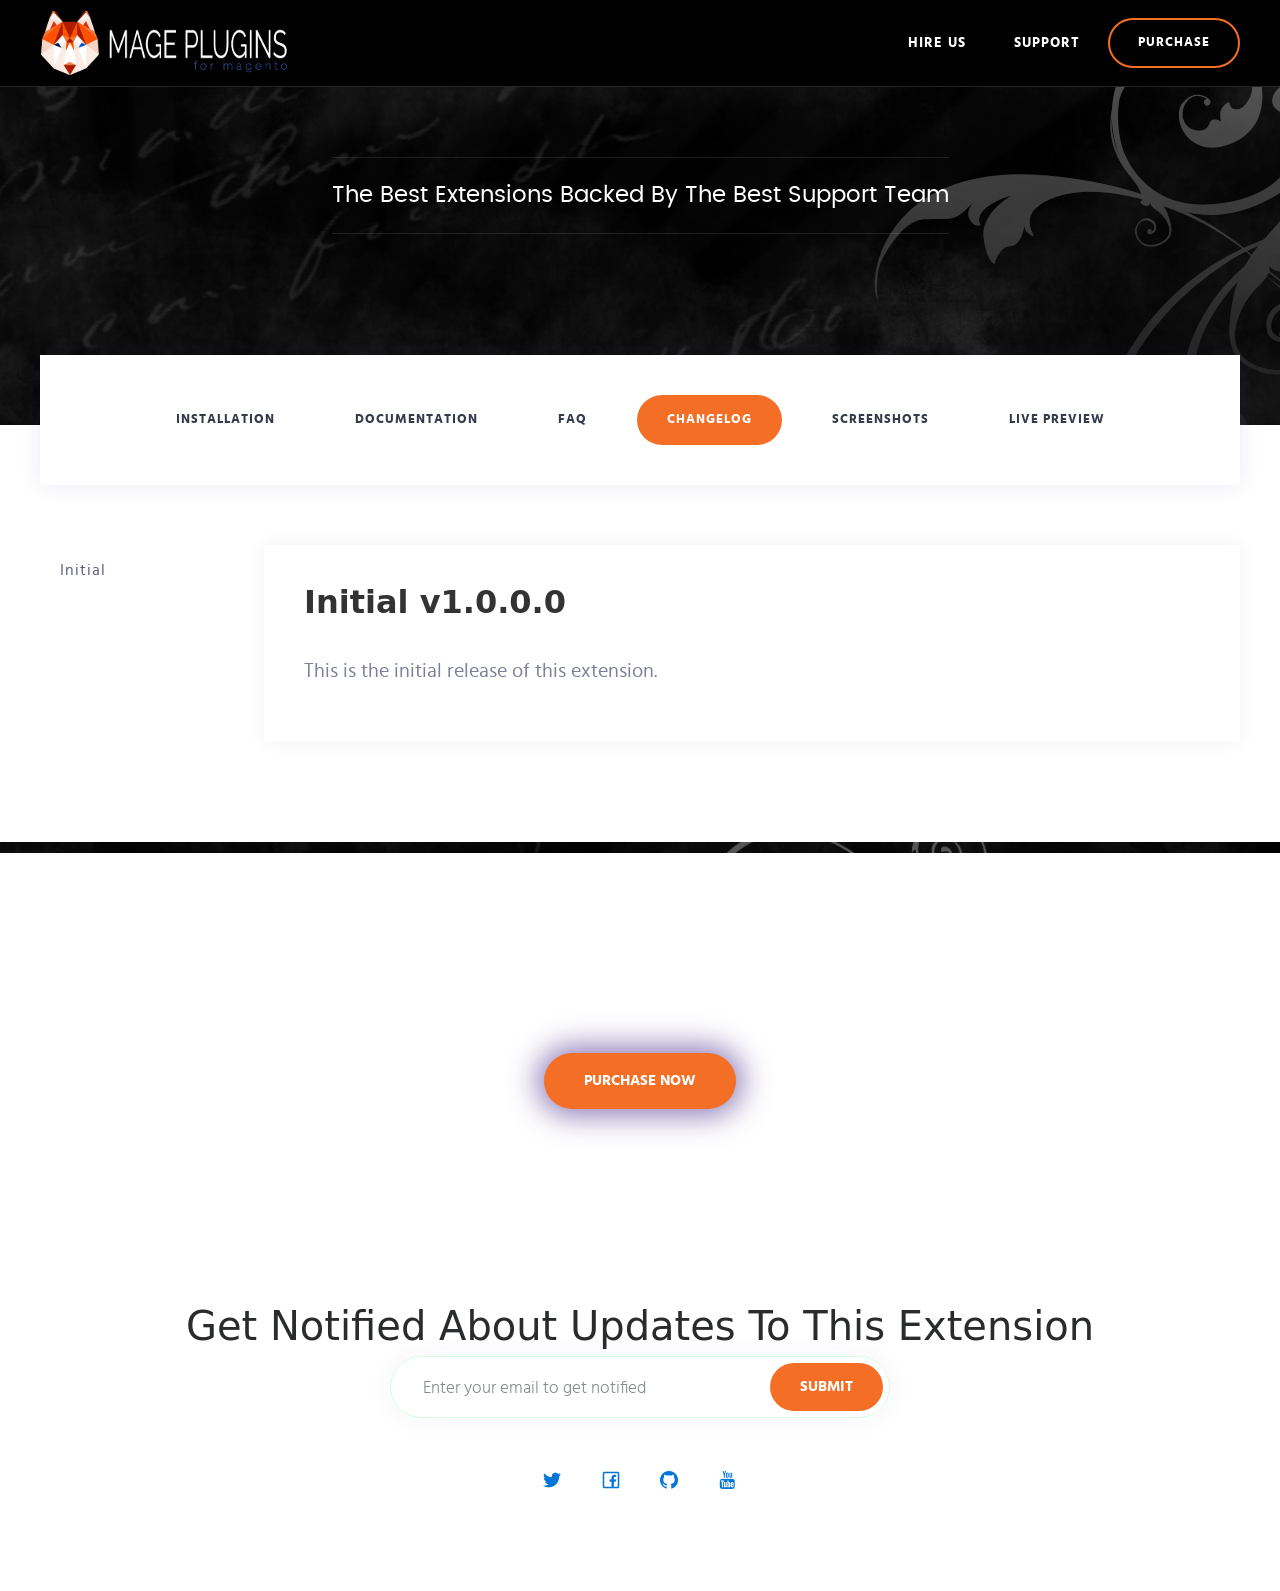
==== docs/changelog.html @ dd8b1a7d "docs" ====
<!DOCTYPE html>
<html lang="en">

<head>
    <meta charset="utf-8">
    <meta http-equiv="X-UA-Compatible" content="IE=edge">
    <meta name="viewport" content="width=device-width, initial-scale=1.0, maximum-scale=1.0, user-scalable=no">
    <meta name="description" content="Mage Plugins - #1 Selling Premium Magento Extensions of All Time. Built for Magento. Trusted By Tens of Thousands of Users."/>
    <link rel="canonical" href="http://mageplugins.net/"/>
    
    <title>M1 Admin Offline Payments Documentation - Mage Plugins</title>
    
    <!-- Bootstrap Core CSS -->
    <link href="css/bootstrap.min.css" rel="stylesheet">
    
    <!-- Custom CSS -->
    <link href="css/landing-page.css" rel="stylesheet">
    <link href="css/railscasts.css" rel="stylesheet">
    <link rel="stylesheet" href="css/fixedsticky.css">
    <link rel="stylesheet" href="css/lity.css">
    <link rel="stylesheet" href="css/line-awesome.min.css">
    
    <!-- Custom Fonts -->
    <link href="font-awesome/css/font-awesome.min.css" rel="stylesheet"
        type="text/css">
    <link
        href="https://fonts.googleapis.com/css?family=Lato:300,400,700,300italic,400italic,700italic"
        rel="stylesheet" type="text/css">
    
    <!-- HTML5 Shim and Respond.js IE8 support of HTML5 elements and media queries -->
    <!-- WARNING: Respond.js doesn't work if you view the page via file:// -->
    <!--[if lt IE 9]>
        <script src="https://oss.maxcdn.com/libs/html5shiv/3.7.0/html5shiv.js"></script>
        <script src="https://oss.maxcdn.com/libs/respond.js/1.4.2/respond.min.js"></script>
    <![endif]-->
    
    <meta property="og:locale" content="en_US"/>
    <meta property="og:type" content="website"/>
    <meta property="og:title" content="Premium Magento Extensions from Mage Plugins"/>
    <meta property="og:description" content="Mage Plugins - #1 Selling Premium Magento Extensions of All Time. Built for Magento. Trusted By Tens of Thousands of Users."/>
    <meta property="og:url" content="http://mageplugins.net/"/>
    <meta property="og:site_name" content="MagePlugins"/>
    <meta property="article:publisher" content="https://www.facebook.com/mageplugins"/>
    <meta name="twitter:card" content="summary_large_image"/>
    <meta name="twitter:description" content="Mage Plugins - #1 Selling Premium Magento Extensions of All Time. Built for Magento. Trusted By Tens of Thousands of Users."/>
    <meta name="twitter:title" content="Premium Magento Extensions"/>
    <meta name="twitter:domain" content="mageplugins"/>

    <link rel="shortcut icon" href="favicon.ico"/>

</head>

<body data-spy="scroll" data-target="#sidebarScroll" data-offset="20">

<div class="wrapper"><!-- wrapper -->

    <section class="section section--header"><!-- section -->

        <header><!-- header -->
            <div class="content">
                <div class="header__handler">
                    <div class="sidebar">
                            <span class="hamburger">
                                <svg xmlns="http://www.w3.org/2000/svg" xmlns:xlink="http://www.w3.org/1999/xlink" version="1.1" viewBox="0 0 129 129" enable-background="new 0 0 129 129" width="40px" height="40px">
                                    <g>
                                        <path d="m91.4,33.5h-53.8c-2.3,0-4.1,1.8-4.1,4.1 0,2.3 1.8,4.1 4.1,4.1h53.9c2.3,0 4.1-1.8 4.1-4.1-0.1-2.3-1.9-4.1-4.2-4.1z" fill="#FFFFFF"/>
                                        <path d="m91.4,87.4h-53.8c-2.3,0-4.1,1.8-4.1,4.1 0,2.3 1.8,4.1 4.1,4.1h53.9c2.3,0 4.1-1.8 4.1-4.1-0.1-2.3-1.9-4.1-4.2-4.1z" fill="#FFFFFF"/>
                                        <path d="m91.4,60.4h-53.8c-2.3,0-4.1,1.8-4.1,4.1 0,2.3 1.8,4.1 4.1,4.1h53.9c2.3,0 4.1-1.8 4.1-4.1-0.1-2.3-1.9-4.1-4.2-4.1z" fill="#FFFFFF"/>
                                    </g>
                                </svg>
                            </span>
                        <ul class="sidebar__menu">
                            <li class="sidebar__menu__item"><a href="index.html#sec2">Installation</a></li>
                            <li class="sidebar__menu__item "><a href="index.html">Documentation</a></li>
                            <li class="sidebar__menu__item"><a href="faq.html">FAQ</a></li>
                            <li class="sidebar__menu__item active"><a href="changelog.html">Changelog</a></li>
                            <li class="sidebar__menu__item "><a href="screenshots.html">Screenshots</a></li>
                            <li class="sidebar__menu__item "><a href="http://mageplugins.net/livepreview/offline-payment" target="_blank">Live Preview</a></li>
                        </ul>
                    </div>
                    <a href="index.html" class="metronic__logo"><img src="img//white-husky-logo-250px.png" alt="MagePlugins"></a>
                </div>
                <div class="header__references">
                    <a href="http://mageplugins.net/hireus/" class="header__references_support" target="_blank">Hire Us</a>
                                        &nbsp;&nbsp;&nbsp;&nbsp;&nbsp;&nbsp;&nbsp;&nbsp;&nbsp;&nbsp;
                    <a href="http://mageplugins.net/support/" class="header__references_support" target="_blank">Support</a>
                    <a href="http://mageplugins.net/admin-offline-payments.html?options=cart" class="header__references_purchase" target="_blank">Purchase</a>
                </div>
            </div>
        </header><!-- header END -->

        <div class="content"><!-- content -->

            <div class="intro"><!-- intro -->
                <img src="img/71fcdcac6e20dc608b39512fb1ca6290.jpg" alt="MagePlugins">
                <h2 class="intro__title">The Best Extensions Backed By The Best Support Team</h2>
<!--                 <a href="www.youtube.com/watch?v=VIbMn0QHBlw" class="intro__video" data-lity> -->
<!--                     <span>Watch Video</span> -->
<!--                     <i class="glyph-icon flaticon-visible"></i> -->
<!--                 </a> -->
            </div><!-- intro END -->

            <div class="main__menu_wrap"><!-- main__menu_wrap -->
                <ul class="main__menu">
                    <li class="main__menu__item "><a href="index.html#sec2">Installation</a></li>
                    <li class="main__menu__item "><a href="index.html">Documentation</a></li>
                    <li class="main__menu__item "><a href="faq.html">FAQ</a></li>
                    <li class="main__menu__item active"><a href="changelog.html">Changelog</a></li>
                    <li class="main__menu__item"><a href="screenshots.html">Screenshots</a></li>
                    <li class="main__menu__item"><a href="http://mageplugins.net/livepreview/offline-payment" target="_blank">Live Preview</a></li>
                </ul>
            </div><!-- main__menu_wrap END -->

        </div><!-- content END -->
    </section><!-- section END -->

    <section class="section section--white section--padding"><!-- section -->
        <div class="content">

            <div class="contents"><!-- contents -->

                <div class="contents__sidebar contents__sidebar--mn sidebar-hide" id="sidebarScroll">
                    <!-- contents__sidebar    fixedsticky-->
                    <ul class="contents__sidebar_list_inset">
                        <li><a href="#sec1" class="nav-link active">Initial</a></li>
                    </ul>
                </div><!-- contents__sidebar END -->

                <div class="contents__box contents__box--right"><!-- contents__box -->

                    <div id="sec1" class="section">
                        <h2 class="section-head">Initial v1.0.0.0</h2>
                        <div class="section-content">
                            <p class="lead">
                                This is the initial release of this extension.
                            </p>
                        </div>
                    </div>
                    
                    
                    
                </div><!-- contents__box END -->
            </div><!-- contents END -->
        </div>
    </section><!-- section END -->

    <section class="section section--bg"><!-- section -->
        <div class="content">
            <h2 class="title text-center">The Best Extensions Backed By The Best Support Team</h2>
            <div class="text-center">
                <a href="http://mageplugins.net/admin-offline-payments.html?options=cart" target="_blank" class="button">PURCHASE NOW</a>
            </div>
        </div>
    </section><!-- section END -->

    <footer>
        <h1>Get Notified About Updates To This Extension</h1>
        <form action="https://merchantprotocol.us5.list-manage.com/subscribe/post?u=9c64de007f8b8855ae7561577&amp;id=6be92e6cc4" method="post" id="mc-embedded-subscribe-form" name="mc-embedded-subscribe-form" class="validate" target="_blank" novalidate>
            <div class="subscribe">
                <input type="email" name="EMAIL" placeholder="Enter your email to get notified">
                <button type="submit" name="subscribe">Submit</button>
            </div>
        </form>

        <div class="socials">
            <a href="http://twitter.com/keenthemes" target="_blank"><i class="la la-twitter"></i></a>
            <a href="http://facebook.com/keenthemes" target="_blank"><i class="la la-facebook"></i></a>
            <a href="https://dribbble.com/keenthemes" target="_blank"><i class="la la-github"></i></a>
            <a href="https://dribbble.com/keenthemes" target="_blank"><i class="la la-youtube"></i></a>
        </div>
    </footer>

</div><!-- wrapper END -->

<div class="cover-layout"></div>



<!-- jQuery -->
<script src="js/jquery.js"></script>

<!-- Bootstrap Core JavaScript -->
<script src="js/bootstrap.min.js"></script>
<script src="js/fixedfixed.js"></script>
<script src="js/fixedsticky.js"></script>
<script src="js/lity.min.js"></script>
<script src="js/tether.min.js"></script>


<!-- Code Highlight -->
<script src="js/highlight.js"></script>
<script src="js/highlight.pack.js"></script>
<script>hljs.initHighlightingOnLoad();</script>

<script src="js/custom.js"></script>
<script>
    // Bind as an event handler
    jQuery(document).ready(function () {
    	jQuery(".intro__video").on('click', '[data-lightbox]', lity);
    });
</script>

<script>
jQuery('.contents__sidebar').fixedsticky();
</script>


</body>
</html>
---- docs/css/landing-page.css ----
/* FONTS variables */
/* path */
/* fonts */
/* colors */
@font-face {
  font-family: 'poppinsmedium';
  src: url("../fonts/poppins-medium-webfont.woff2") format("woff2"), url("../fonts/poppins-medium-webfont.woff") format("woff");
  font-weight: normal;
  font-style: normal; }

@font-face {
  font-family: 'poppinsregular';
  src: url("../fonts/poppins-regular-webfont.woff2") format("woff2"), url("../fonts/poppins-regular-webfont.woff") format("woff");
  font-weight: normal;
  font-style: normal; }

@font-face {
  font-family: 'hindmedium';
  src: url("../fonts/hind-medium-webfont.woff2") format("woff2"), url("../fonts/hind-medium-webfont.woff") format("woff");
  font-weight: normal;
  font-style: normal; }

@font-face {
  font-family: 'hindregular';
  src: url("../fonts/hind-regular-webfont.woff2") format("woff2"), url("../fonts/hind-regular-webfont.woff") format("woff");
  font-weight: normal;
  font-style: normal; }

@font-face {
  font-family: 'hindsemibold';
  src: url("../fonts/hind-semibold-webfont.woff2") format("woff2"), url("../fonts/hind-semibold-webfont.woff") format("woff");
  font-weight: normal;
  font-style: normal; }

@font-face {
  font-family: 'hindbold';
  src: url("../fonts/hind-bold-webfont.woff2") format("woff2"), url("../fonts/hind-bold-webfont.woff") format("woff");
  font-weight: normal;
  font-style: normal; }

@font-face {
  font-family: 'hindlight';
  src: url("../fonts/hind-light-webfont.woff2") format("woff2"), url("../fonts/hind-light-webfont.woff") format("woff");
  font-weight: normal;
  font-style: normal; }

/* FONTS variables */
/* path */
/* fonts */
/* colors */
* {
  -webkit-box-sizing: border-box;
  box-sizing: border-box;
  -webkit-transition: all 0.2s ease;
  transition: all 0.2s ease; }
  *:focus {
    outline: none !important; }

html, body {
  margin: 0; }

body {
  position: relative;
  font-size: 15px; }

.cover-layout {
  visibility: hidden;
  opacity: 0;
  position: fixed;
  top: 0;
  left: 0;
  z-index: 90;
  content: "";
  width: 100%;
  height: 100%;
  background-color: rgba(0, 0, 0, 0.6); }

.pt60 {
  padding-top: 60px; }

.bg-gray {
  background-color: #faf9fb; }

.p30 {
  padding: 30px; }

/* section */
.section {
  width: 100%; }

.section--header {
  position: relative;
  padding-bottom: 150px;
  background-attachment: fixed; }

.section--white {
  background-color: #fff; }

.section--bg {
  padding: 100px 0;
  background: url("../img/71fcdcac6e20dc608b39512fb1ca6290.jpg") no-repeat center;
  background-attachment: fixed; 
      background-size: 100%;}

.section--lightGray {
  background-color: #f9f9fc; }

.section--padding {
  padding-top: 60px;
  padding-bottom: 100px; }

/* content */
.content {
  margin: 0 auto;
  width: 1200px; }

.header__handler {
  display: -webkit-inline-box;
  display: -webkit-inline-flex;
  display: -ms-inline-flexbox;
  display: inline-flex;
  -webkit-box-align: center;
  -webkit-align-items: center;
      -ms-flex-align: center;
          align-items: center; }

/* HEADER */
HEADER {
  width: 100%;
  height: 87px;
  background-color: #000000;
  border-bottom: 1px solid #252525; }
  HEADER > DIV {
    display: -webkit-box;
    display: -webkit-flex;
    display: -ms-flexbox;
    display: flex;
    -webkit-box-align: center;
    -webkit-align-items: center;
        -ms-flex-align: center;
            align-items: center;
    -webkit-box-pack: justify;
    -webkit-justify-content: space-between;
        -ms-flex-pack: justify;
            justify-content: space-between;
    height: 100%; }

/* sidebar */
.sidebar {
  display: none;
  position: relative; }

.hamburger {
  cursor: pointer; }
  .hamburger SVG {
    vertical-align: middle; }

/* sidebar__menu */
.sidebar__menu {
  position: fixed;
  top: 0;
  left: -200px;
  z-index: 100;
  width: 200px;
  background-color: #fff;
  list-style-type: none;
  padding: 20px 0 0 0;
  margin: 0;
  height: 100%; }
  .sidebar__menu.active {
    left: 0; }

.sidebar__menu__item A {
  display: block;
  padding: 0 30px;
  font-size: 14px;
  font-family: "hindbold";
  color: #333a49;
  line-height: 50px;
  text-transform: uppercase;
  letter-spacing: 1px;
  text-decoration: none; }
  .sidebar__menu__item A:hover {
    color: #f46f25; }

/* header__references */
.header__references {
  display: -webkit-box;
  display: -webkit-flex;
  display: -ms-flexbox;
  display: flex;
  -webkit-box-align: center;
  -webkit-align-items: center;
      -ms-flex-align: center;
          align-items: center;
  -webkit-box-pack: end;
  -webkit-justify-content: flex-end;
      -ms-flex-pack: end;
          justify-content: flex-end; }

.header__references_support {
  position: relative;
  font-size: 14px;
  font-family: "hindbold";
  text-transform: uppercase;
  color: #fff;
  text-decoration: none;
  letter-spacing: 1px; }
  .header__references_support:active, .header__references_support:focus, .header__references_support:hover {
    text-decoration: none;
    color: #fff !important; }
    .header__references_support:active::after, .header__references_support:focus::after, .header__references_support:hover::after {
      position: absolute;
      bottom: -8px;
      left: 0;
      z-index: 2;
      content: "";
      width: 100%;
      height: 1px;
      background-color: rgba(255, 255, 255, 0.2); }

.header__references_purchase {
  margin-left: 28px;
  padding: 0 28px;
  font-size: 13px;
  line-height: 46px;
  font-family: "hindbold";
  text-transform: uppercase;
  border: 2px solid #f46f25;
  color: #fff;
  -webkit-border-radius: 50px;
  border-radius: 50px;
  text-decoration: none;
  letter-spacing: 1px; }
  .header__references_purchase:active, .header__references_purchase:focus, .header__references_purchase:hover {
    text-decoration: none;
    color: #fff !important;
    background-color: #f46f25; }

/* intro */
.intro {
  display: -webkit-box;
  display: -webkit-flex;
  display: -ms-flexbox;
  display: flex;
  -webkit-box-orient: vertical;
  -webkit-box-direction: normal;
  -webkit-flex-direction: column;
      -ms-flex-direction: column;
          flex-direction: column;
  -webkit-box-align: center;
  -webkit-align-items: center;
      -ms-flex-align: center;
          align-items: center;
  -webkit-box-pack: center;
  -webkit-justify-content: center;
      -ms-flex-pack: center;
          justify-content: center;
  padding-top: 70px; }
  .intro IMG {
    margin-bottom: 37px;position:absolute;z-index:-10;min-width: 100%; }

/* intro__title */
.intro__title {
  margin: 0 0 41px;
  padding: 20px 0;
  font-size: 23px;
  line-height: 35px;
  font-family: "poppinsregular";
  font-weight: 400;
  color: #fff;
  border-top: 1px solid rgba(255, 255, 255, 0.1);
  border-bottom: 1px solid rgba(255, 255, 255, 0.11);
  text-align: center; }

.intro__video {
  display: -webkit-inline-box;
  display: -webkit-inline-flex;
  display: -ms-inline-flexbox;
  display: inline-flex;
  -webkit-box-align: center;
  -webkit-align-items: center;
      -ms-flex-align: center;
          align-items: center;
  -webkit-box-pack: center;
  -webkit-justify-content: center;
      -ms-flex-pack: center;
          justify-content: center;
  padding: 0 30px;
  font-size: 15px;
  height: 56px;
  font-family: "hindbold";
  text-transform: uppercase;
  border: 2px solid #f46f25;
  color: #fff;
  -webkit-border-radius: 50px;
  border-radius: 50px;
  text-decoration: none;
  letter-spacing: 1px; }
  .intro__video I {
    margin-left: 8px;
    font-size: 20px;
    line-height: 0; }
  .intro__video:hover {
    text-decoration: none;
    color: #fff;
    background-color: #f46f25; }
  .intro__video:active {
    text-decoration: none;
    color: #fff; }
  .intro__video:focus {
    text-decoration: none;
    color: #fff; }

/* main__menu_wrap */
.main__menu_wrap {
  position: absolute;
  bottom: -60px;
  left: 50%;
  width: 1200px;
  height: 130px;
  background-color: #fff;
  transform: translateX(-50%);
  -webkit-transform: translateX(-50%);
  -ms-transform: translateX(-50%);
  -o-transform: translateX(-50%);
  -moz-transform: translateX(-50%);
  -webkit-box-shadow: 0 0 20px 0 rgba(62, 28, 131, 0.1);
  -o-box-shadow: 0 0 20px 0 rgba(62, 28, 131, 0.1);
  box-shadow: 0 0 20px 0 rgba(62, 28, 131, 0.1); }

/* main__menu */
.main__menu {
  display: -webkit-box;
  display: -webkit-flex;
  display: -ms-flexbox;
  display: flex;
  -webkit-box-align: center;
  -webkit-align-items: center;
      -ms-flex-align: center;
          align-items: center;
  -webkit-box-pack: center;
  -webkit-justify-content: center;
      -ms-flex-pack: center;
          justify-content: center;
  padding: 0;
  margin: 0;
  height: 100%; }

.main__menu__item {
  list-style-type: none;
  margin-left: 10px;
  margin-right: 10px; }
  .main__menu__item.active A {
    background-color: #f46f25;
    color: #fff;
    -webkit-border-radius: 50px;
    border-radius: 50px; }
    .main__menu__item.active A:hover {
      background-color: #f46f25;
      color: #fff;
      cursor: default; }
  .main__menu__item A {
    display: block;
    padding: 0 30px;
    font-size: 13px;
    font-family: "hindbold";
    color: #333a49;
    line-height: 50px;
    text-transform: uppercase;
    letter-spacing: 1px;
    text-decoration: none; }
    .main__menu__item A:hover {
      background-color: #fdfaf9;
      color: #f46f25;
      -webkit-border-radius: 50px;
      border-radius: 50px; }

/* theme__row */
.theme__row {
  display: -webkit-box;
  display: -webkit-flex;
  display: -ms-flexbox;
  display: flex;
  -webkit-box-align: start;
  -webkit-align-items: flex-start;
      -ms-flex-align: start;
          align-items: flex-start;
  -webkit-box-pack: justify;
  -webkit-justify-content: space-between;
      -ms-flex-pack: justify;
          justify-content: space-between;
  margin-right: -30px;
  margin-left: -30px; }
  .theme__row .theme__column:last-child {
    text-align: right; }
    .theme__row .theme__column:last-child .theme__column_top {
      width: 100%;
      float: right; }

.theme__column {
  padding-top: 60px;
  padding-right: 30px;
  padding-left: 30px;
  width: 50%; }

.theme__column_inner {
  padding: 60px 40px 0;
  background-color: #fff; }

.theme__column_top {
  display: -webkit-box;
  display: -webkit-flex;
  display: -ms-flexbox;
  display: flex;
  -webkit-box-orient: vertical;
  -webkit-box-direction: normal;
  -webkit-flex-direction: column;
      -ms-flex-direction: column;
          flex-direction: column;
  -webkit-box-align: center;
  -webkit-align-items: center;
      -ms-flex-align: center;
          align-items: center;
  -webkit-box-pack: justify;
  -webkit-justify-content: space-between;
      -ms-flex-pack: justify;
          justify-content: space-between;
  max-width: 550px; }
  .theme__column_top H3 {
    margin-bottom: 40px;
    font-size: 22px;
    font-family: "hindsemibold";
    color: #333a49; }
    .theme__column_top H3 SPAN {
      font-size: 22px;
      font-family: "hindlight";
      color: #9194a6; }

.theme__column_img IMG {
  max-width: 100%; }

.theme__column_top_links {
  display: -webkit-box;
  display: -webkit-flex;
  display: -ms-flexbox;
  display: flex;
  margin-bottom: 30px; }
  .theme__column_top_links A {
    display: block;
    padding: 0 20px;
    height: 40px;
    line-height: 40px;
    text-decoration: none;
    font-family: "hindbold";
    font-size: 13px;
    color: #6033c2;
    border: 1px solid #dcd8e6;
    border-left: none;
    text-transform: uppercase; }
    .theme__column_top_links A:hover {
      background-color: #f46f25;
      color: #fff;
      border-color: #f46f25; }
    .theme__column_top_links A:first-child {
      border-left: 1px solid #dcd8e6;
      -webkit-border-radius: 50px 0 0 50px;
      border-radius: 50px 0 0 50px; }
      .theme__column_top_links A:first-child:hover {
        border-color: #f46f25; }
    .theme__column_top_links A:last-child {
      border-left: none;
      -webkit-border-radius: 0 50px 50px 0;
      border-radius: 0 50px 50px 0; }

/* blockquote */
.blockquote {
  position: relative;
  margin: 0 auto;
  width: 900px;
  height: 369px;
  padding: 31px 40px;
  font-size: 20px;
  font-family: "hindregular";
  color: #f1ebfb;
  line-height: 34px;
  background: url("../img//blockquote.png");
  border-left: none; }

.blockquote__author {
  position: absolute;
  bottom: -30px;
  left: 110px;
  z-index: 2;
  font-size: 20px;
  font-family: "hindsemibold";
  color: #fff; }
  .blockquote__author SPAN {
    font-family: "hindlight";
    color: #fff;
    font-size: 18px; }

.content--padding {
  padding-top: 100px;
  padding-bottom: 100px; }

/* advantages */
.advantages {
  -webkit-box-shadow: 0 0 60px 10px rgba(220, 220, 220, 0.3);
  -o-box-shadow: 0 0 60px 10px rgba(220, 220, 220, 0.3);
  box-shadow: 0 0 60px 10px rgba(220, 220, 220, 0.3); }

.advantages__block {
  display: -webkit-inline-box;
  display: -webkit-inline-flex;
  display: -ms-inline-flexbox;
  display: inline-flex;
  -webkit-box-align: start;
  -webkit-align-items: flex-start;
      -ms-flex-align: start;
          align-items: flex-start;
  padding: 60px 40px;
  width: 33%;
  border-left: 1px solid #f1f2f3;
  border-bottom: 1px solid #f1f2f3;
  height: 250px; }
  .advantages__block I {
    line-height: 0;
    font-size: 50px;
    background: -webkit-gradient(linear, left top, left bottom, from(#b245df), to(#336dea));
    background: -webkit-linear-gradient(#b245df, #336dea);
    background: linear-gradient(#b245df, #336dea);
    -webkit-background-clip: text;
    -webkit-text-fill-color: transparent; }

.advantages__icon {
  -webkit-flex-shrink: 0;
      -ms-flex-negative: 0;
          flex-shrink: 0;
  width: 50px;
  height: 50px;
  background: url("../img//icon__sprite.png") no-repeat; }

.advantages__icon_responsive {
  background-position: 0 0; }

.advantages__icon_complete {
  background-position: 0 -66px; }

.advantages__icon_support {
  background-position: 0 -134px; }

.advantages__icon_material {
  background-position: 0 -198px; }

.advantages__icon_rtl {
  background-position: 8px -266px; }

.advantages__icon_customers {
  background-position: 0 -329px; }

.advantages__icon_powerful {
  background-position: 0 -390px; }

.advantages__icon_reusable {
  background-position: 0 -454px; }

.advantages__icon_limitless {
  background-position: 0 -528px; }

.advantages__block__content {
  padding-left: 30px; }
  .advantages__block__content H3 {
    margin-top: 0;
    font-size: 20px;
    font-family: "hindmedium";
    color: #333a49;
    font-weight: normal; }
  .advantages__block__content P {
    margin-bottom: 0;
    font-size: 16px;
    font-family: "hindlight";
    line-height: 23px;
    color: #858c90; }

.title {
  margin: 0 0 36px;
  padding: 20px 0;
  font-size: 28px;
  line-height: 35px;
  font-family: "poppinsregular";
  font-weight: 400;
  color: #fff; }

.text-center {
  text-align: center; }

.button {
  display: -webkit-inline-box;
  display: -webkit-inline-flex;
  display: -ms-inline-flexbox;
  display: inline-flex;
  padding: 0 40px;
  font-family: "hindbold";
  font-size: 15px;
  text-transform: uppercase;
  line-height: 56px;
  color: #fff;
  -webkit-border-radius: 50px;
  border-radius: 50px;
  background-color: #f46f25;
  text-decoration: none;
  -webkit-box-shadow: 0 0 30px 6px rgba(62, 28, 131, 0.6);
  -o-box-shadow: 0 0 30px 6px rgba(62, 28, 131, 0.6);
  box-shadow: 0 0 30px 6px rgba(62, 28, 131, 0.6); }
  .button:hover {
    text-decoration: none;
    color: #fff;
    background-color: #34ec5d; }
  .button:active {
    text-decoration: none;
    color: #fff; }

FOOTER {
  display: -webkit-box;
  display: -webkit-flex;
  display: -ms-flexbox;
  display: flex;
  -webkit-box-orient: vertical;
  -webkit-box-direction: normal;
  -webkit-flex-direction: column;
      -ms-flex-direction: column;
          flex-direction: column;
  -webkit-box-align: center;
  -webkit-align-items: center;
      -ms-flex-align: center;
          align-items: center;
  -webkit-box-pack: center;
  -webkit-justify-content: center;
      -ms-flex-pack: center;
          justify-content: center;
  padding-top: 95px;
  padding-bottom: 95px; }
  FOOTER > IMG {
    margin-bottom: 50px; }

/* subscribe */
.subscribe {
  position: relative;
  margin-bottom: 50px;
  width: 500px;
  height: 62px;
  border: 1px solid #d6fce0;
  -webkit-border-radius: 50px;
  border-radius: 50px;
  -webkit-box-shadow: 0 0 30px 0 rgba(62, 28, 131, 0.05);
  -o-box-shadow: 0 0 30px 0 rgba(62, 28, 131, 0.05);
  box-shadow: 0 0 30px 0 rgba(62, 28, 131, 0.05); }
  .subscribe INPUT {
    padding: 0 130px 0 32px;
    height: 100%;
    width: 100%;
    border: none;
    background-color: transparent;
    font-size: 17px;
    font-family: "hindlight";
    color: #858c90; }
    .subscribe INPUT::-webkit-input-placeholder {
      /* Firefox 18- */
      font-size: 17px;
      font-family: "hindlight";
      color: #858c90; }
    .subscribe INPUT::-moz-placeholder {
      /* Firefox 18- */
      font-size: 17px;
      font-family: "hindlight";
      color: #858c90; }
    .subscribe INPUT:-ms-input-placeholder {
      /* Firefox 18- */
      font-size: 17px;
      font-family: "hindlight";
      color: #858c90; }
    .subscribe INPUT::placeholder {
      /* Firefox 18- */
      font-size: 17px;
      font-family: "hindlight";
      color: #858c90; }
    .subscribe INPUT::-webkit-input-placeholder {
      /* Chrome/Opera/Safari */
      font-size: 17px;
      font-family: "hindlight";
      color: #858c90; }
    .subscribe INPUT::-moz-placeholder {
      /* Firefox 19+ */
      font-size: 17px;
      font-family: "hindlight";
      color: #858c90; }
    .subscribe INPUT:-ms-input-placeholder {
      /* IE 10+ */
      font-size: 17px;
      font-family: "hindlight";
      color: #858c90; }
    .subscribe INPUT:-moz-placeholder {
      /* Firefox 18- */
      font-size: 17px;
      font-family: "hindlight";
      color: #858c90; }
  .subscribe BUTTON {
    position: absolute;
    top: 6px;
    right: 6px;
    z-index: 1;
    padding: 0 30px;
    height: 48px;
    font-family: "hindbold";
    font-size: 15px;
    text-transform: uppercase;
    line-height: 48px;
    color: #fff;
    -webkit-border-radius: 50px;
    border-radius: 50px;
    background-color: #f46f25;
    text-decoration: none;
    border: none;
    cursor: pointer; }
    .subscribe BUTTON:hover {
      background-color: #34ec5d; }

.button_purple {
  display: inline-block;
  padding: 0 24px;
  height: 42px;
  font-family: "hindbold";
  font-size: 12px;
  text-transform: uppercase;
  line-height: 42px;
  color: #fff;
  -webkit-border-radius: 50px;
  border-radius: 50px;
  background-color: #773add;
  text-decoration: none;
  border: none;
  cursor: pointer; }
  .button_purple:focus, .button_purple:active, .button_purple:hover {
    color: #fff;
    text-decoration: none;
    background-color: #611cd3; }

.socials A {
  margin-right: 15px;
  margin-left: 15px; }
  .socials A:hover {
    text-decoration: none; }

.socials i {
  font-size: 24px; }

.socials .socicon-twitter {
  color: #1da1f2; }

.socials .socicon-facebook {
  color: #3b5998; }

.socials .socicon-dribbble {
  color: #ea4c89; }

.socials .socicon-envato {
  color: #82b541; }

.even_more {
  text-align: center;
  margin: 7rem auto 1rem auto;
  color: #9194a6;
  font-weight: 300; }

/* contents */
.contents {
  display: -webkit-box;
  display: -webkit-flex;
  display: -ms-flexbox;
  display: flex;
  -webkit-box-align: start;
  -webkit-align-items: flex-start;
      -ms-flex-align: start;
          align-items: flex-start;
  -webkit-box-pack: justify;
  -webkit-justify-content: space-between;
      -ms-flex-pack: justify;
          justify-content: space-between;
  padding-top: 60px; }

.contents__box {
  padding: 40px;
  width: 976px;
  -webkit-box-shadow: 0 0 15px 0 rgba(220, 220, 220, 0.4);
  -o-box-shadow: 0 0 15px 0 rgba(220, 220, 220, 0.4);
  box-shadow: 0 0 15px 0 rgba(220, 220, 220, 0.4); }

.contents__box_tab {
  display: none; }
  .contents__box_tab.active {
    display: block; }

.title_h3 {
  margin-top: 0;
  font-size: 20px;
  color: #333a49;
  font-family: "hindmedium";
  font-weight: inherit; }

.title_h4 {
  margin-top: 0;
  font-size: 18px;
  color: #333a49;
  font-family: "hindmedium";
  font-weight: inherit; }

.title_h5 {
  margin-top: 0;
  font-size: 16px;
  color: #333a49;
  font-family: "hindmedium";
  font-weight: inherit; }
p, li {
	font-size: 17px;
}
p {
  font-family: "hindregular";
  color: #7d8099;
  line-height: 22px; }

/* contents__sidebar */
.contents__sidebar {
  -webkit-flex-shrink: 0;
      -ms-flex-negative: 0;
          flex-shrink: 0;
  width: 200px; }
  .contents__sidebar BUTTON {
    margin-bottom: 50px; }

.margin-none {
  margin: 0 !important; }

/*contents__sidebar_list */
.contents__sidebar_list {
  list-style-type: none;
  margin: 0;
  padding: 0;
  background-color: #fff;
  -webkit-transition: all 0.5s ease;
  transition: all 0.5s ease; }
  .contents__sidebar_list LI > A {
    display: -webkit-box;
    display: -webkit-flex;
    display: -ms-flexbox;
    display: flex;
    -webkit-box-align: center;
    -webkit-align-items: center;
        -ms-flex-align: center;
            align-items: center;
    -webkit-box-pack: justify;
    -webkit-justify-content: space-between;
        -ms-flex-pack: justify;
            justify-content: space-between;
    padding: 0 20px;
    width: 100%;
    height: 50px;
    font-family: "hindregular";
    font-size: 15px;
    color: #5d607b;
    text-decoration: none; }
    .contents__sidebar_list LI > A:hover {
      color: #b5470f; }
    .contents__sidebar_list LI > A.active {
      color: #b5470f;
      background-color: #fdfaf9;
      -webkit-border-radius: 100px;
      border-radius: 100px; }
      .contents__sidebar_list LI > A.active + UL {
        display: block; }
      .contents__sidebar_list LI > A.active .arrow__icon {
        background-position: left bottom -2px; }

/* sublist */
.sublist {
  display: none;
  padding-left: 15px;
  list-style-type: none; }
  .sublist LI {
    padding: 0; }
    .sublist LI A {
      height: 40px; }

/*contents__sidebar_list_inset */
.contents__sidebar_list_inset {
  list-style-type: none;
  margin: 0;
  padding: 0;
  background-color: #fff;
  -webkit-transition: all 0.5s ease;
  transition: all 0.5s ease; }
  .contents__sidebar_list_inset LI > A {
    display: -webkit-box;
    display: -webkit-flex;
    display: -ms-flexbox;
    display: flex;
    -webkit-box-align: center;
    -webkit-align-items: center;
        -ms-flex-align: center;
            align-items: center;
    -webkit-box-pack: justify;
    -webkit-justify-content: space-between;
        -ms-flex-pack: justify;
            justify-content: space-between;
    padding: 0 20px;
    width: 100%;
    height: 50px;
    font-family: "hindregular";
    font-size: 16px;
    color: #5d607b;
    text-decoration: none;
    letter-spacing: 1px; }
    .contents__sidebar_list_inset LI > A:hover {
      color: #b5470f; }
    .contents__sidebar_list_inset LI > A.active + UL {
      display: block; }
    .contents__sidebar_list_inset LI > A.active .arrow__icon {
      background-position: left bottom -2px; }
  .contents__sidebar_list_inset LI:not(.sublist_parent) .active {
    color: #6178d8;
    background-color: #faf9fd;
    -webkit-border-radius: 100px;
    border-radius: 100px; }

.contents-sidebar-wide .contents__box {
  width: 866px; }

.contents-sidebar-wide .contents__sidebar {
  width: 300px; }

/* sublist */
.sublist_inset {
  display: none;
  padding-left: 15px;
  list-style-type: none; }
  .sublist_inset LI {
    padding: 0; }
    .sublist_inset LI A {
      height: 50px; }

.accordion {
  list-style-type: none;
  padding: 0;
  margin: 0; }
  .accordion li:first-child .accordion__item_description {
    display: block;
    margin-bottom: 20px; }

.accordion__item {
  border: 0;
  border-bottom: 1px solid #e1e9f1; }
  .accordion__item [data-toggle="collapse"]:not(.collapsed) .accordion__item_top_icon {
    background-position: 0 -15px; }
  .accordion__item [data-toggle="collapse"]:not(.collapsed) h5 {
    color: #2c39e8; }
  .accordion__item > a {
    text-decoration: none; }
    .accordion__item > a:hover, .accordion__item > a:active {
      text-decoration: none; }

.accordion__item_top {
  display: -webkit-box;
  display: -webkit-flex;
  display: -ms-flexbox;
  display: flex;
  width: 100%;
  -webkit-box-align: center;
  -webkit-align-items: center;
      -ms-flex-align: center;
          align-items: center;
  -webkit-box-pack: justify;
  -webkit-justify-content: space-between;
      -ms-flex-pack: justify;
          justify-content: space-between;
  -webkit-transition: all 0s ease;
  transition: all 0s ease; }
  .accordion__item_top h5 {
    margin-top: 1.4em;
    margin-bottom: 1.4em;
    font-size: 17px;
    font-family: "hindregular";
    font-weight: normal;
    color: #b5470f; }
  .accordion__item_top:hover {
    cursor: pointer; }
    .accordion__item_top:hover h5 {
      color: #2c39e8; }

.accordion__item_top_icon {
  width: 15px;
  height: 15px;
  background: url("../img/arrows.png") no-repeat 0 4px;
  -webkit-transition: all 0s ease;
  transition: all 0s ease; }

.arrow__icon_wrap {
  display: -webkit-box;
  display: -webkit-flex;
  display: -ms-flexbox;
  display: flex;
  -webkit-box-align: center;
  -webkit-align-items: center;
      -ms-flex-align: center;
          align-items: center;
  -webkit-box-pack: center;
  -webkit-justify-content: center;
      -ms-flex-pack: center;
          justify-content: center;
  width: 30px;
  height: 30px; }
  .arrow__icon_wrap > i {
    font-size: 10px; }

.nav-link.active > .arrow__icon_wrap > i:before {
  content: "\f110"; }

.arrow__icon {
  width: 15px;
  height: 7px;
  background: url("../img//arrows.png") no-repeat left -2px; }

.accordion__item_description {
  display: none; }

.link {
  color: #b5470f;
  text-decoration: none; }
  .link:hover {
    color: #2c39e8; }

.lity-close {
  top: 30px !important;
  right: 30px !important; }

.row--modify {
  margin-bottom: 50px;
  margin-left: -30px;
  margin-right: -30px;
  padding-top: 100px; }
  .row--modify .col-lg-6 {
    padding-right: 30px;
    padding-left: 30px; }

.comment__block {
  margin-bottom: 60px;
  padding: 40px;
  -webkit-box-shadow: 0 0 15px 0 rgba(220, 220, 220, 0.4);
  -o-box-shadow: 0 0 15px 0 rgba(220, 220, 220, 0.4);
  box-shadow: 0 0 15px 0 rgba(220, 220, 220, 0.4); }
  .comment__block .title_h3 {
    margin-bottom: 40px; }
  .comment__block P {
    font-size: 17px;
    color: #7d8099;
    line-height: 30px; }

.comment__block_author {
  font-family: "poppinsmedium";
  color: #333a49;
  font-size: 16px; }
  .comment__block_author SPAN {
    font-family: "poppinsregular";
    color: #7d8597;
    font-size: 13px; }

.comment__block_forward {
  display: -webkit-box;
  display: -webkit-flex;
  display: -ms-flexbox;
  display: flex;
  -webkit-box-align: center;
  -webkit-align-items: center;
      -ms-flex-align: center;
          align-items: center; }
  .comment__block_forward .button_purple {
    display: inline-block;
    margin-right: 38px;
    min-width: 94px; }
  .comment__block_forward P {
    margin-bottom: 0;
    line-height: 22px; }

/* button__hole */
.button__hole {
  padding: 0 40px;
  height: 56px;
  font-family: "hindbold";
  font-size: 15px;
  text-transform: uppercase;
  color: #f46f25;
  background-color: transparent;
  border: 1px solid #f46f25;
  -webkit-border-radius: 50px;
  border-radius: 50px;
  cursor: pointer; }
  .button__hole:hover {
    text-decoration: none;
    background-color: #f46f25;
    color: #fff; }

.pos_center {
  display: inherit;
  margin: 0 auto; }

.fixedsticky {
  top: 0; }

/* accordion--dark */
.accordion--dark .accordion__item_top H5 {
  font-size: 20px;
  color: #333a49; }

.sidebar__navigation {
  position: relative;
  z-index: 95; }

.sidebar__navigation__list {
  position: fixed;
  top: 0;
  right: -250px;
  z-index: 94;
  width: 250px;
  height: 100%;
  overflow: hidden; }
  .sidebar__navigation__list .contents__sidebar_list_inset {
    padding-top: 30px;
    height: 100%;
    overflow-y: auto; }
  .sidebar__navigation__list .sublist_inset {
    display: block; }

.sidebar__navigation_icon {
  display: none;
  -webkit-box-align: center;
  -webkit-align-items: center;
      -ms-flex-align: center;
          align-items: center;
  -webkit-box-pack: center;
  -webkit-justify-content: center;
      -ms-flex-pack: center;
          justify-content: center;
  width: 40px;
  height: 30px;
  cursor: pointer;
  border: none;
  background-color: transparent; }

pre > code {
  max-height: 500px; }

@media screen and (max-width: 1270px) {
  .content {
    width: 100%;
    padding-right: 30px;
    padding-left: 30px; }
  .main__menu_wrap {
    display: none; }
  .sidebar {
    display: -webkit-inline-box;
    display: -webkit-inline-flex;
    display: -ms-inline-flexbox;
    display: inline-flex; }
  .section--header {
    padding-bottom: 100px; }
  .section--padding {
    padding-top: 0; }
  .theme__column {
    padding-top: 40px; }
  .theme__row {
    -webkit-box-orient: vertical;
    -webkit-box-direction: normal;
    -webkit-flex-direction: column;
        -ms-flex-direction: column;
            flex-direction: column;
    -webkit-box-align: center;
    -webkit-align-items: center;
        -ms-flex-align: center;
            align-items: center;
    -webkit-box-pack: center;
    -webkit-justify-content: center;
        -ms-flex-pack: center;
            justify-content: center; }
  .theme__column {
    width: auto; }
  .section--header {
    padding-top: 68px; }
  header {
    position: fixed;
    top: 0;
    left: 0;
    z-index: 99;
    height: 68px;
    background-color: #000;
    border-bottom: 1px solid rgba(255, 255, 255, 0.3); }
  .contents__box {
    width: 100%; }
  .contents__box--left {
    margin-right: 50px; }
  .contents__box--right {
    margin-left: 50px; } }

/* END */
@media screen and (max-width: 992px) {
  .comment__block {
    margin-bottom: 30px; } }

/* END */
@media screen and (max-width: 972px) {
  .advantages__block {
    width: 49%; } }

/* END */
@media screen and (max-width: 940px) {
  .blockquote {
    width: auto;
    background-size: contain;
    background-repeat: no-repeat;
    font-size: 16px;
    line-height: 32px; } }

/* END */
@media screen and (max-width: 845px) {
  .section--bg {
    padding: 50px 0; }
  .content--padding {
    padding: 50px 0; }
  .blockquote {
    padding: 20px;
    height: auto;
    background: none; }
  .blockquote__author {
    position: static;
    display: block;
    padding-top: 20px;
    text-align: right; }
  FOOTER {
    padding: 50px 30px; }
    FOOTER > IMG {
      margin-bottom: 30px; }
  .subscribe {
    margin-bottom: 20px; } }

/* END */
@media screen and (max-width: 768px) {
  .contents__sidebar_list {
    height: 200px; }
  .contents {
    -webkit-box-orient: vertical;
    -webkit-box-direction: normal;
    -webkit-flex-direction: column;
        -ms-flex-direction: column;
            flex-direction: column;
    padding-top: 50px; }
  .contents__box--left {
    margin-right: 0;
    margin-bottom: 50px; }
  .contents__box--right {
    margin-left: 0px; }
  .contents__sidebar--mn {
    margin-bottom: 50px; }
  .contents__sidebar {
    display: -webkit-box;
    display: -webkit-flex;
    display: -ms-flexbox;
    display: flex;
    -webkit-box-align: center;
    -webkit-align-items: center;
        -ms-flex-align: center;
            align-items: center;
    -webkit-box-orient: horizontal;
    -webkit-box-direction: normal;
    -webkit-flex-direction: row;
        -ms-flex-direction: row;
            flex-direction: row;
    padding-top: 0 !important;
    width: 100%; }
  .contents__sidebar_blocks {
    width: 50%;
    padding-right: 30px; }
  .sidebar__navigation_icon {
    display: -webkit-box;
    display: -webkit-flex;
    display: -ms-flexbox;
    display: flex; }
  .sidebar-hide {
    display: none; }
  HEADER > .content {
    padding-left: 12px;
    padding-right: 12px; } }

/* END */
@media screen and (max-width: 650px) {
  .advantages__block {
    width: 100%; }
  .theme__column_top {
    -webkit-box-orient: vertical;
    -webkit-box-direction: normal;
    -webkit-flex-direction: column;
        -ms-flex-direction: column;
            flex-direction: column;
    -webkit-box-pack: start;
    -webkit-justify-content: flex-start;
        -ms-flex-pack: start;
            justify-content: flex-start; } }

/* END */
@media screen and (max-width: 550px) {
  .subscribe {
    width: 100%; }
  .advantages__block {
    padding: 30px; }
  .metronic__logo {
    display: none; }
  .header__references_purchase {
    margin-left: 14px; }
  .row--modify {
    margin-bottom: 0; }
  .section--padding {
    padding-bottom: 50px; }
  .theme__column_top_links A {
    font-size: 12px; } }

/* END */
@media screen and (max-width: 500px) {
  .contents__sidebar--doc {
    -webkit-box-orient: vertical;
    -webkit-box-direction: normal;
    -webkit-flex-direction: column;
        -ms-flex-direction: column;
            flex-direction: column; }
  .contents__sidebar_blocks {
    width: 100%; }
  .theme__column_inner {
    padding-right: 15px;
    padding-left: 15px; } }

/* END */
@media screen and (max-width: 400px) {
  .theme__column_top H3 {
    font-size: 20px; }
    .theme__column_top H3 SPAN {
      font-size: 18px; } }

/* END */
/** Documentation Elements **/
.hljs {
  padding: 10px 20px !important;
  -webkit-border-radius: 3px;
          border-radius: 3px; }

.separator {
  border-bottom: 1px dashed #eee;
  margin: 60px 0; }

.space-10 {
  display: block;
  line-height: 0;
  height: 0;
  margin-bottom: 10px; }

.space-15 {
  display: block;
  line-height: 0;
  height: 0;
  margin-bottom: 15px; }

.space {
  display: block;
  line-height: 1px;
  height: 1px;
  margin-bottom: 25px; }

.space-30 {
  display: block;
  line-height: 0;
  height: 0;
  margin-bottom: 30px; }

.section .section-head {
  font-weight: 600;
  font-size: 32px;
  margin-bottom: 40px;
  padding: 0;
  color: #333; }

.section .section-title {
  color: #333;
  font-weight: 500;
  font-size: 24px;
  margin-bottom: 15px; }

.section .section-subtitle {
  color: #333;
  font-weight: 500;
  font-size: 15px;
  margin-bottom: 20px; }

.section .section-content {
  color: #6f728d;
  margin-bottom: 20px; }

.table-list {
  border: 1px solid #eee;
  width: 100%;
  padding: 0;
  margin: 0;
  -webkit-border-radius: 3px;
          border-radius: 3px; }
  .table-list thead th {
    padding: 10px 20px;
    vertical-align: middle;
    border-right: 1px solid #eee;
    font-weight: 400;
    background: #f7f7f9; }
    .table-list thead th:last-child {
      border-right: 0; }
  .table-list tbody tr td {
    font-weight: 400;
    padding: 10px 20px;
    border-top: 1px solid #eee;
    border-right: 1px solid #eee;
    vertical-align: middle;
    color: #6f728d; }
    .table-list tbody tr td:last-child {
      border-right: 0; }
    .table-list tbody tr td .file-node {
      margin-left: 10px;
      display: inline-block;
      font-weight: 400;
      background: #f4f4f7;
      color: #232323;
      -webkit-border-radius: 3px;
              border-radius: 3px;
      padding: 4px 9px 5px 6px;
      font-size: 12px;
      line-height: 12px; }
      .table-list tbody tr td .file-node.file-node-line:before {
        display: inline-block;
        content: "-";
        position: relative;
        left: -15px;
        top: 0px;
        color: #232323; }
      .table-list tbody tr td .file-node.file-node-dot:before {
        display: inline-block;
        content: " ";
        position: relative;
        left: -15px;
        top: -2px;
        height: 4px;
        width: 4px;
        background: #232323;
        -webkit-border-radius: 50%;
                border-radius: 50%; }
  .table-list td, .table-list th {
    font-size: 13px; }
  .table-list td.force-border,
  .table-list th.force-border {
    border-top: 1px solid #eee; }

code {
  padding: 3px 8px;
  background: #f1f1f5;
  color: #bd4147;
  -webkit-border-radius: 4px;
          border-radius: 4px; }

.box {
  background: #f7f7f9;
  padding: 30px;
  margin-bottom: 15px; }

.tooltip {
  opacity: 1 !important; }
  .tooltip .tooltip-inner {
    max-width: 300px;
    opacity: 1;
    color: #111;
    background: #ffffff;
    -webkit-box-shadow: 0px 0px 15px 1px rgba(113, 106, 202, 0.3);
            box-shadow: 0px 0px 15px 1px rgba(113, 106, 202, 0.3);
    padding: 15px 10px; }
  .tooltip.bs-tether-element-attached-bottom .tooltip-inner:before, .tooltip.tooltip-top .tooltip-inner:before {
    border-top-color: #ffffff; }
  .tooltip.bs-tether-element-attached-top .tooltip-inner:before, .tooltip.tooltip-bottom .tooltip-inner:before {
    border-bottom-color: #ffffff; }
    pre {
    display: block;
    margin-top: 1rem;
    margin-bottom: 1rem;
    font-size: 90%;
    color: #292b2c;
        padding: 0;
    border: 0;
}
.img-responsive {
    display: block;
    max-width: 100%;
    height: auto;
}
---- docs/css/railscasts.css ----
/*

Railscasts-like style (c) Visoft, Inc. (Damien White)

*/

.hljs {
  display: block;
  overflow-x: auto;
  padding: 0.5em;
  background: #232323;
  color: #e6e1dc;
}

.hljs-comment,
.hljs-quote {
  color: #bc9458;
  font-style: italic;
}

.hljs-keyword,
.hljs-selector-tag {
  color: #c26230;
}

.hljs-string,
.hljs-number,
.hljs-regexp,
.hljs-variable,
.hljs-template-variable {
  color: #a5c261;
}

.hljs-subst {
  color: #519f50;
}

.hljs-tag,
.hljs-name {
  color: #e8bf6a;
}

.hljs-type {
  color: #da4939;
}


.hljs-symbol,
.hljs-bullet,
.hljs-built_in,
.hljs-builtin-name,
.hljs-attr,
.hljs-link {
  color: #6d9cbe;
}

.hljs-params {
  color: #d0d0ff;
}

.hljs-attribute {
  color: #cda869;
}

.hljs-meta {
  color: #9b859d;
}

.hljs-title,
.hljs-section {
  color: #ffc66d;
}

.hljs-addition {
  background-color: #144212;
  color: #e6e1dc;
  display: inline-block;
  width: 100%;
}

.hljs-deletion {
  background-color: #600;
  color: #e6e1dc;
  display: inline-block;
  width: 100%;
}

.hljs-selector-class {
  color: #9b703f;
}

.hljs-selector-id {
  color: #8b98ab;
}

.hljs-emphasis {
  font-style: italic;
}

.hljs-strong {
  font-weight: bold;
}

.hljs-link {
  text-decoration: underline;
}
---- docs/css/fixedsticky.css ----
.fixedsticky {
	position: -webkit-sticky;
	position: -moz-sticky;
	position: -ms-sticky;
	position: -o-sticky;
	position: sticky;
}
/* When position: sticky is supported but native behavior is ignored */
.fixedsticky-withoutfixedfixed .fixedsticky-off,
.fixed-supported .fixedsticky-off {
	position: static;
}
.fixedsticky-withoutfixedfixed .fixedsticky-on,
.fixed-supported .fixedsticky-on {
	position: fixed;
}
.fixedsticky-dummy {
	display: none;
}
.fixedsticky-on + .fixedsticky-dummy {
	display: block;
}
---- docs/css/line-awesome.min.css ----
/*!
 *  Line Awesome 1.1.0 by @icons_8 - https://icons8.com/line-awesome
 *  License - https://icons8.com/good-boy-license/ (Font: SIL OFL 1.1, CSS: MIT License)
 *
 * Made with love by Icons8 [ https://icons8.com/ ] using FontCustom [ https://github.com/FontCustom/fontcustom ]
 *
 * Contacts:
 *    [ https://icons8.com/contact ]
 *
 * Follow Icon8 on
 *    Twitter [ https://twitter.com/icons_8 ]
 *    Facebook [ https://www.facebook.com/Icons8 ]
 *    Google+ [ https://plus.google.com/+Icons8 ]
 *    GitHub [ https://github.com/icons8 ]
 */.la,.la-stack{display:inline-block}.la-fw,.la-li{text-align:center}@font-face{font-family:LineAwesome;src:url(../fonts/line-awesome.eot?v=1.1.);src:url(../fonts/line-awesome.eot??v=1.1.#iefix) format("embedded-opentype"),url(../fonts/line-awesome.woff2?v=1.1.) format("woff2"),url(../fonts/line-awesome.woff?v=1.1.) format("woff"),url(../fonts/line-awesome.ttf?v=1.1.) format("truetype"),url(../fonts/line-awesome.svg?v=1.1.#fa) format("svg");font-weight:400;font-style:normal}@media screen and (-webkit-min-device-pixel-ratio:0){@font-face{font-family:LineAwesome;src:url(../fonts/line-awesome.svg?v=1.1.#fa) format("svg")}}.la{font:normal normal normal 16px/1 LineAwesome;font-size:inherit;text-decoration:inherit;text-rendering:optimizeLegibility;text-transform:none;-moz-osx-font-smoothing:grayscale;-webkit-font-smoothing:antialiased;font-smoothing:antialiased}.la-lg{font-size:1.33333333em;line-height:.75em;vertical-align:-15%}.la-2x{font-size:2em}.la-3x{font-size:3em}.la-4x{font-size:4em}.la-5x{font-size:5em}.la-fw{width:1.28571429em}.la-ul{padding-left:0;margin-left:2.14285714em;list-style-type:none}.la-ul>li{position:relative}.la-li{position:absolute;left:-2.14285714em;width:2.14285714em;top:.14285714em}.la-li.la-lg{left:-1.85714286em}.la-border{padding:.2em .25em .15em;border:.08em solid #eee;border-radius:.1em}.pull-right{float:right}.pull-left{float:left}.li.pull-left{margin-right:.3em}.li.pull-right{margin-left:.3em}.la-spin{-webkit-animation:fa-spin 2s infinite linear;animation:fa-spin 2s infinite linear}@-webkit-keyframes fa-spin{0%{-webkit-transform:rotate(0);transform:rotate(0)}100%{-webkit-transform:rotate(359deg);transform:rotate(359deg)}}@keyframes fa-spin{0%{-webkit-transform:rotate(0);transform:rotate(0)}100%{-webkit-transform:rotate(359deg);transform:rotate(359deg)}}.la-rotate-90{filter:progid:DXImageTransform.Microsoft.BasicImage(rotation=1);-webkit-transform:rotate(90deg);-ms-transform:rotate(90deg);transform:rotate(90deg)}.la-rotate-180{filter:progid:DXImageTransform.Microsoft.BasicImage(rotation=2);-webkit-transform:rotate(180deg);-ms-transform:rotate(180deg);transform:rotate(180deg)}.la-rotate-270{filter:progid:DXImageTransform.Microsoft.BasicImage(rotation=3);-webkit-transform:rotate(270deg);-ms-transform:rotate(270deg);transform:rotate(270deg)}.la-flip-horizontal{filter:progid:DXImageTransform.Microsoft.BasicImage(rotation=0, mirror=1);-webkit-transform:scale(-1,1);-ms-transform:scale(-1,1);transform:scale(-1,1)}.la-flip-vertical{filter:progid:DXImageTransform.Microsoft.BasicImage(rotation=2, mirror=1);-webkit-transform:scale(1,-1);-ms-transform:scale(1,-1);transform:scale(1,-1)}:root .la-flip-horizontal,:root .la-flip-vertical,:root .la-rotate-180,:root .la-rotate-270,:root .la-rotate-90{filter:none}.la-stack{position:relative;width:2em;height:2em;line-height:2em;vertical-align:middle}.la-stack-1x,.la-stack-2x{position:absolute;left:0;width:100%;text-align:center}.la-stack-1x{line-height:inherit}.la-stack-2x{font-size:2em}.la-inverse{color:#fff}.la-500px:before{content:"\f100"}.la-adjust:before{content:"\f101"}.la-adn:before{content:"\f102"}.la-align-center:before{content:"\f103"}.la-align-justify:before{content:"\f104"}.la-align-left:before{content:"\f105"}.la-align-right:before{content:"\f106"}.la-amazon:before{content:"\f107"}.la-ambulance:before{content:"\f108"}.la-anchor:before{content:"\f109"}.la-android:before{content:"\f10a"}.la-angellist:before{content:"\f10b"}.la-angle-double-down:before{content:"\f10c"}.la-angle-double-left:before{content:"\f10d"}.la-angle-double-right:before{content:"\f10e"}.la-angle-double-up:before{content:"\f10f"}.la-angle-down:before{content:"\f110"}.la-angle-left:before{content:"\f111"}.la-angle-right:before{content:"\f112"}.la-angle-up:before{content:"\f113"}.la-apple:before{content:"\f114"}.la-archive:before{content:"\f115"}.la-area-chart:before{content:"\f116"}.la-arrow-circle-down:before{content:"\f117"}.la-arrow-circle-left:before{content:"\f118"}.la-arrow-circle-o-down:before{content:"\f119"}.la-arrow-circle-o-left:before{content:"\f11a"}.la-arrow-circle-o-right:before{content:"\f11b"}.la-arrow-circle-o-up:before{content:"\f11c"}.la-arrow-circle-right:before{content:"\f11d"}.la-arrow-circle-up:before{content:"\f11e"}.la-arrow-down:before{content:"\f11f"}.la-arrow-left:before{content:"\f120"}.la-arrow-right:before{content:"\f121"}.la-arrow-up:before{content:"\f122"}.la-arrows:before{content:"\f123"}.la-arrows-alt:before{content:"\f124"}.la-arrows-h:before{content:"\f125"}.la-arrows-v:before{content:"\f126"}.la-asterisk:before{content:"\f127"}.la-at:before{content:"\f128"}.la-automobile:before{content:"\f129"}.la-backward:before{content:"\f12a"}.la-balance-scale:before{content:"\f12b"}.la-ban:before{content:"\f12c"}.la-bank:before{content:"\f12d"}.la-bar-chart:before{content:"\f12e"}.la-bar-chart-o:before{content:"\f12f"}.la-barcode:before{content:"\f130"}.la-bars:before{content:"\f131"}.la-battery-0:before{content:"\f132"}.la-battery-1:before{content:"\f133"}.la-battery-2:before{content:"\f134"}.la-battery-3:before{content:"\f135"}.la-battery-4:before{content:"\f136"}.la-battery-empty:before{content:"\f137"}.la-battery-full:before{content:"\f138"}.la-battery-half:before{content:"\f139"}.la-battery-quarter:before{content:"\f13a"}.la-battery-three-quarters:before{content:"\f13b"}.la-bed:before{content:"\f13c"}.la-beer:before{content:"\f13d"}.la-behance:before{content:"\f13e"}.la-behance-square:before{content:"\f13f"}.la-bell:before{content:"\f140"}.la-bell-o:before{content:"\f141"}.la-bell-slash:before{content:"\f142"}.la-bell-slash-o:before{content:"\f143"}.la-bicycle:before{content:"\f144"}.la-binoculars:before{content:"\f145"}.la-birthday-cake:before{content:"\f146"}.la-bitbucket:before{content:"\f147"}.la-bitbucket-square:before{content:"\f148"}.la-bitcoin:before{content:"\f149"}.la-black-tie:before{content:"\f14a"}.la-bold:before{content:"\f14b"}.la-bolt:before{content:"\f14c"}.la-bomb:before{content:"\f14d"}.la-book:before{content:"\f14e"}.la-bookmark:before{content:"\f14f"}.la-bookmark-o:before{content:"\f150"}.la-briefcase:before{content:"\f151"}.la-btc:before{content:"\f152"}.la-bug:before{content:"\f153"}.la-building:before{content:"\f154"}.la-building-o:before{content:"\f155"}.la-bullhorn:before{content:"\f156"}.la-bullseye:before{content:"\f157"}.la-bus:before{content:"\f158"}.la-buysellads:before{content:"\f159"}.la-cab:before{content:"\f15a"}.la-calculator:before{content:"\f15b"}.la-calendar:before{content:"\f15c"}.la-calendar-check-o:before{content:"\f15d"}.la-calendar-minus-o:before{content:"\f15e"}.la-calendar-o:before{content:"\f15f"}.la-calendar-plus-o:before{content:"\f160"}.la-calendar-times-o:before{content:"\f161"}.la-camera:before{content:"\f162"}.la-camera-retro:before{content:"\f163"}.la-car:before{content:"\f164"}.la-caret-down:before{content:"\f165"}.la-caret-left:before{content:"\f166"}.la-caret-right:before{content:"\f167"}.la-caret-square-o-down:before,.la-toggle-down:before{content:"\f168"}.la-caret-square-o-left:before,.la-toggle-left:before{content:"\f169"}.la-caret-square-o-right:before,.la-toggle-right:before{content:"\f16a"}.la-caret-square-o-up:before,.la-toggle-up:before{content:"\f16b"}.la-caret-up:before{content:"\f16c"}.la-cart-arrow-down:before{content:"\f16d"}.la-cart-plus:before{content:"\f16e"}.la-cc:before{content:"\f16f"}.la-cc-amex:before{content:"\f170"}.la-cc-diners-club:before{content:"\f171"}.la-cc-discover:before{content:"\f172"}.la-cc-jcb:before{content:"\f173"}.la-cc-mastercard:before{content:"\f174"}.la-cc-paypal:before{content:"\f175"}.la-cc-stripe:before{content:"\f176"}.la-cc-visa:before{content:"\f177"}.la-certificate:before{content:"\f178"}.la-chain:before{content:"\f179"}.la-chain-broken:before{content:"\f17a"}.la-check:before{content:"\f17b"}.la-check-circle:before{content:"\f17c"}.la-check-circle-o:before{content:"\f17d"}.la-check-square:before{content:"\f17e"}.la-check-square-o:before{content:"\f17f"}.la-chevron-circle-down:before{content:"\f180"}.la-chevron-circle-left:before{content:"\f181"}.la-chevron-circle-right:before{content:"\f182"}.la-chevron-circle-up:before{content:"\f183"}.la-chevron-down:before{content:"\f184"}.la-chevron-left:before{content:"\f185"}.la-chevron-right:before{content:"\f186"}.la-chevron-up:before{content:"\f187"}.la-child:before{content:"\f188"}.la-chrome:before{content:"\f189"}.la-circle:before{content:"\f18a"}.la-circle-o:before{content:"\f18b"}.la-circle-o-notch:before{content:"\f18c"}.la-circle-thin:before{content:"\f18d"}.la-clipboard:before{content:"\f18e"}.la-clock-o:before{content:"\f18f"}.la-clone:before{content:"\f190"}.la-close:before{content:"\f191"}.la-cloud:before{content:"\f192"}.la-cloud-download:before{content:"\f193"}.la-cloud-upload:before{content:"\f194"}.la-cny:before{content:"\f195"}.la-code:before{content:"\f196"}.la-code-fork:before{content:"\f197"}.la-codepen:before{content:"\f198"}.la-coffee:before{content:"\f199"}.la-cog:before{content:"\f19a"}.la-cogs:before{content:"\f19b"}.la-columns:before{content:"\f19c"}.la-comment:before{content:"\f19d"}.la-comment-o:before{content:"\f19e"}.la-commenting:before{content:"\f19f"}.la-commenting-o:before{content:"\f1a0"}.la-comments:before{content:"\f1a1"}.la-comments-o:before{content:"\f1a2"}.la-compass:before{content:"\f1a3"}.la-compress:before{content:"\f1a4"}.la-connectdevelop:before{content:"\f1a5"}.la-contao:before{content:"\f1a6"}.la-copy:before{content:"\f1a7"}.la-copyright:before{content:"\f1a8"}.la-creative-commons:before{content:"\f1a9"}.la-credit-card:before{content:"\f1aa"}.la-crop:before{content:"\f1ab"}.la-crosshairs:before{content:"\f1ac"}.la-css3:before{content:"\f1ad"}.la-cube:before{content:"\f1ae"}.la-cubes:before{content:"\f1af"}.la-cut:before{content:"\f1b0"}.la-cutlery:before{content:"\f1b1"}.la-dashboard:before{content:"\f1b2"}.la-dashcube:before{content:"\f1b3"}.la-database:before{content:"\f1b4"}.la-dedent:before{content:"\f1b5"}.la-delicious:before{content:"\f1b6"}.la-desktop:before{content:"\f1b7"}.la-deviantart:before{content:"\f1b8"}.la-diamond:before{content:"\f1b9"}.la-digg:before{content:"\f1ba"}.la-dollar:before{content:"\f1bb"}.la-dot-circle-o:before{content:"\f1bc"}.la-download:before{content:"\f1bd"}.la-dribbble:before{content:"\f1be"}.la-dropbox:before{content:"\f1bf"}.la-drupal:before{content:"\f1c0"}.la-edit:before{content:"\f1c1"}.la-eject:before{content:"\f1c2"}.la-ellipsis-h:before{content:"\f1c3"}.la-ellipsis-v:before{content:"\f1c4"}.la-empire:before,.la-ge:before{content:"\f1c5"}.la-envelope:before{content:"\f1c6"}.la-envelope-o:before{content:"\f1c7"}.la-envelope-square:before{content:"\f1c8"}.la-eraser:before{content:"\f1c9"}.la-eur:before{content:"\f1ca"}.la-euro:before{content:"\f1cb"}.la-exchange:before{content:"\f1cc"}.la-exclamation:before{content:"\f1cd"}.la-exclamation-circle:before{content:"\f1ce"}.la-exclamation-triangle:before{content:"\f1cf"}.la-expand:before{content:"\f1d0"}.la-expeditedssl:before{content:"\f1d1"}.la-external-link:before{content:"\f1d2"}.la-external-link-square:before{content:"\f1d3"}.la-eye:before{content:"\f1d4"}.la-eye-slash:before{content:"\f1d5"}.la-eyedropper:before{content:"\f1d6"}.la-facebook-f:before,.la-facebook:before{content:"\f1d7"}.la-facebook-official:before{content:"\f1d8"}.la-facebook-square:before{content:"\f1d9"}.la-fast-backward:before{content:"\f1da"}.la-fast-forward:before{content:"\f1db"}.la-fax:before{content:"\f1dc"}.la-female:before{content:"\f1dd"}.la-fighter-jet:before{content:"\f1de"}.la-file:before{content:"\f1df"}.la-file-archive-o:before{content:"\f1e0"}.la-file-audio-o:before{content:"\f1e1"}.la-file-code-o:before{content:"\f1e2"}.la-file-excel-o:before{content:"\f1e3"}.la-file-image-o:before{content:"\f1e4"}.la-file-movie-o:before{content:"\f1e5"}.la-file-o:before{content:"\f1e6"}.la-file-pdf-o:before{content:"\f1e7"}.la-file-photo-o:before{content:"\f1e8"}.la-file-picture-o:before{content:"\f1e9"}.la-file-powerpoint-o:before{content:"\f1ea"}.la-file-sound-o:before{content:"\f1eb"}.la-file-text:before{content:"\f1ec"}.la-file-text-o:before{content:"\f1ed"}.la-file-video-o:before{content:"\f1ee"}.la-file-word-o:before{content:"\f1ef"}.la-file-zip-o:before{content:"\f1f0"}.la-files-o:before{content:"\f1f1"}.la-film:before{content:"\f1f2"}.la-filter:before{content:"\f1f3"}.la-fire:before{content:"\f1f4"}.la-fire-extinguisher:before{content:"\f1f5"}.la-firefox:before{content:"\f1f6"}.la-flag:before{content:"\f1f7"}.la-flag-checkered:before{content:"\f1f8"}.la-flag-o:before{content:"\f1f9"}.la-flash:before{content:"\f1fa"}.la-flask:before{content:"\f1fb"}.la-flickr:before{content:"\f1fc"}.la-floppy-o:before{content:"\f1fd"}.la-folder:before{content:"\f1fe"}.la-folder-o:before{content:"\f1ff"}.la-folder-open:before{content:"\f200"}.la-folder-open-o:before{content:"\f201"}.la-font:before{content:"\f202"}.la-fonticons:before{content:"\f203"}.la-forumbee:before{content:"\f204"}.la-forward:before{content:"\f205"}.la-foursquare:before{content:"\f206"}.la-frown-o:before{content:"\f207"}.la-futbol-o:before,.la-soccer-ball-o:before{content:"\f208"}.la-gamepad:before{content:"\f209"}.la-gavel:before{content:"\f20a"}.la-gbp:before{content:"\f20b"}.la-gear:before{content:"\f20c"}.la-gears:before{content:"\f20d"}.la-genderless:before{content:"\f20e"}.la-get-pocket:before{content:"\f20f"}.la-gg:before{content:"\f210"}.la-gg-circle:before{content:"\f211"}.la-gift:before{content:"\f212"}.la-git:before{content:"\f213"}.la-git-square:before{content:"\f214"}.la-github:before{content:"\f215"}.la-github-alt:before{content:"\f216"}.la-github-square:before{content:"\f217"}.la-glass:before{content:"\f218"}.la-globe:before{content:"\f219"}.la-google:before{content:"\f21a"}.la-google-plus:before{content:"\f21b"}.la-google-plus-square:before{content:"\f21c"}.la-google-wallet:before{content:"\f21d"}.la-graduation-cap:before{content:"\f21e"}.la-gittip:before,.la-gratipay:before{content:"\f21f"}.la-group:before{content:"\f220"}.la-h-square:before{content:"\f221"}.la-hacker-news:before{content:"\f222"}.la-hand-grab-o:before{content:"\f223"}.la-hand-lizard-o:before{content:"\f224"}.la-hand-o-down:before{content:"\f225"}.la-hand-o-left:before{content:"\f226"}.la-hand-o-right:before{content:"\f227"}.la-hand-o-up:before{content:"\f228"}.la-hand-paper-o:before{content:"\f229"}.la-hand-peace-o:before{content:"\f22a"}.la-hand-pointer-o:before{content:"\f22b"}.la-hand-rock-o:before{content:"\f22c"}.la-hand-scissors-o:before{content:"\f22d"}.la-hand-spock-o:before{content:"\f22e"}.la-hand-stop-o:before{content:"\f22f"}.la-hdd-o:before{content:"\f230"}.la-header:before{content:"\f231"}.la-headphones:before{content:"\f232"}.la-heart:before{content:"\f233"}.la-heart-o:before{content:"\f234"}.la-heartbeat:before{content:"\f235"}.la-history:before{content:"\f236"}.la-home:before{content:"\f237"}.la-hospital-o:before{content:"\f238"}.la-hotel:before{content:"\f239"}.la-hourglass:before{content:"\f23a"}.la-hourglass-1:before{content:"\f23b"}.la-hourglass-2:before{content:"\f23c"}.la-hourglass-3:before{content:"\f23d"}.la-hourglass-end:before{content:"\f23e"}.la-hourglass-half:before{content:"\f23f"}.la-hourglass-o:before{content:"\f240"}.la-hourglass-start:before{content:"\f241"}.la-houzz:before{content:"\f242"}.la-html5:before{content:"\f243"}.la-i-cursor:before{content:"\f244"}.la-ils:before{content:"\f245"}.la-image:before{content:"\f246"}.la-inbox:before{content:"\f247"}.la-indent:before{content:"\f248"}.la-industry:before{content:"\f249"}.la-info:before{content:"\f24a"}.la-info-circle:before{content:"\f24b"}.la-inr:before{content:"\f24c"}.la-instagram:before{content:"\f24d"}.la-institution:before{content:"\f24e"}.la-internet-explorer:before{content:"\f24f"}.la-ioxhost:before{content:"\f250"}.la-italic:before{content:"\f251"}.la-joomla:before{content:"\f252"}.la-jpy:before{content:"\f253"}.la-jsfiddle:before{content:"\f254"}.la-key:before{content:"\f255"}.la-keyboard-o:before{content:"\f256"}.la-krw:before{content:"\f257"}.la-language:before{content:"\f258"}.la-laptop:before{content:"\f259"}.la-lastfm:before{content:"\f25a"}.la-lastfm-square:before{content:"\f25b"}.la-leaf:before{content:"\f25c"}.la-leanpub:before{content:"\f25d"}.la-legal:before{content:"\f25e"}.la-lemon-o:before{content:"\f25f"}.la-level-down:before{content:"\f260"}.la-level-up:before{content:"\f261"}.la-life-bouy:before{content:"\f262"}.la-life-buoy:before{content:"\f263"}.la-life-ring:before,.la-support:before{content:"\f264"}.la-life-saver:before{content:"\f265"}.la-lightbulb-o:before{content:"\f266"}.la-line-chart:before{content:"\f267"}.la-link:before{content:"\f268"}.la-linkedin:before{content:"\f269"}.la-linkedin-square:before{content:"\f26a"}.la-linux:before{content:"\f26b"}.la-list:before{content:"\f26c"}.la-list-alt:before{content:"\f26d"}.la-list-ol:before{content:"\f26e"}.la-list-ul:before{content:"\f26f"}.la-location-arrow:before{content:"\f270"}.la-lock:before{content:"\f271"}.la-long-arrow-down:before{content:"\f272"}.la-long-arrow-left:before{content:"\f273"}.la-long-arrow-right:before{content:"\f274"}.la-long-arrow-up:before{content:"\f275"}.la-magic:before{content:"\f276"}.la-magnet:before{content:"\f277"}.la-mail-forward:before{content:"\f278"}.la-mail-reply:before{content:"\f279"}.la-mail-reply-all:before{content:"\f27a"}.la-male:before{content:"\f27b"}.la-map:before{content:"\f27c"}.la-map-marker:before{content:"\f27d"}.la-map-o:before{content:"\f27e"}.la-map-pin:before{content:"\f27f"}.la-map-signs:before{content:"\f280"}.la-mars:before{content:"\f281"}.la-mars-double:before{content:"\f282"}.la-mars-stroke:before{content:"\f283"}.la-mars-stroke-h:before{content:"\f284"}.la-mars-stroke-v:before{content:"\f285"}.la-maxcdn:before{content:"\f286"}.la-meanpath:before{content:"\f287"}.la-medium:before{content:"\f288"}.la-medkit:before{content:"\f289"}.la-meh-o:before{content:"\f28a"}.la-mercury:before{content:"\f28b"}.la-microphone:before{content:"\f28c"}.la-microphone-slash:before{content:"\f28d"}.la-minus:before{content:"\f28e"}.la-minus-circle:before{content:"\f28f"}.la-minus-square:before{content:"\f290"}.la-minus-square-o:before{content:"\f291"}.la-mobile:before{content:"\f292"}.la-mobile-phone:before{content:"\f293"}.la-money:before{content:"\f294"}.la-moon-o:before{content:"\f295"}.la-mortar-board:before{content:"\f296"}.la-motorcycle:before{content:"\f297"}.la-mouse-pointer:before{content:"\f298"}.la-music:before{content:"\f299"}.la-navicon:before{content:"\f29a"}.la-neuter:before{content:"\f29b"}.la-newspaper-o:before{content:"\f29c"}.la-object-group:before{content:"\f29d"}.la-object-ungroup:before{content:"\f29e"}.la-odnoklassniki:before{content:"\f29f"}.la-odnoklassniki-square:before{content:"\f2a0"}.la-opencart:before{content:"\f2a1"}.la-openid:before{content:"\f2a2"}.la-opera:before{content:"\f2a3"}.la-optin-monster:before{content:"\f2a4"}.la-outdent:before{content:"\f2a5"}.la-pagelines:before{content:"\f2a6"}.la-paint-brush:before{content:"\f2a7"}.la-paper-plane:before,.la-send:before{content:"\f2a8"}.la-paper-plane-o:before,.la-send-o:before{content:"\f2a9"}.la-paperclip:before{content:"\f2aa"}.la-paragraph:before{content:"\f2ab"}.la-paste:before{content:"\f2ac"}.la-pause:before{content:"\f2ad"}.la-paw:before{content:"\f2ae"}.la-paypal:before{content:"\f2af"}.la-pencil:before{content:"\f2b0"}.la-pencil-square:before{content:"\f2b1"}.la-pencil-square-o:before{content:"\f2b2"}.la-phone:before{content:"\f2b3"}.la-phone-square:before{content:"\f2b4"}.la-photo:before{content:"\f2b5"}.la-picture-o:before{content:"\f2b6"}.la-pie-chart:before{content:"\f2b7"}.la-pied-piper:before{content:"\f2b8"}.la-pied-piper-alt:before{content:"\f2b9"}.la-pinterest:before{content:"\f2ba"}.la-pinterest-p:before{content:"\f2bb"}.la-pinterest-square:before{content:"\f2bc"}.la-plane:before{content:"\f2bd"}.la-play:before{content:"\f2be"}.la-play-circle:before{content:"\f2bf"}.la-play-circle-o:before{content:"\f2c0"}.la-plug:before{content:"\f2c1"}.la-plus:before{content:"\f2c2"}.la-plus-circle:before{content:"\f2c3"}.la-plus-square:before{content:"\f2c4"}.la-plus-square-o:before{content:"\f2c5"}.la-power-off:before{content:"\f2c6"}.la-print:before{content:"\f2c7"}.la-puzzle-piece:before{content:"\f2c8"}.la-qq:before{content:"\f2c9"}.la-qrcode:before{content:"\f2ca"}.la-question:before{content:"\f2cb"}.la-question-circle:before{content:"\f2cc"}.la-quote-left:before{content:"\f2cd"}.la-quote-right:before{content:"\f2ce"}.la-ra:before{content:"\f2cf"}.la-random:before{content:"\f2d0"}.la-rebel:before{content:"\f2d1"}.la-recycle:before{content:"\f2d2"}.la-reddit:before{content:"\f2d3"}.la-reddit-square:before{content:"\f2d4"}.la-refresh:before{content:"\f2d5"}.la-registered:before{content:"\f2d6"}.la-renren:before{content:"\f2d7"}.la-reorder:before{content:"\f2d8"}.la-repeat:before{content:"\f2d9"}.la-reply:before{content:"\f2da"}.la-reply-all:before{content:"\f2db"}.la-retweet:before{content:"\f2dc"}.la-rmb:before{content:"\f2dd"}.la-road:before{content:"\f2de"}.la-rocket:before{content:"\f2df"}.la-rotate-left:before{content:"\f2e0"}.la-rotate-right:before{content:"\f2e1"}.la-rouble:before{content:"\f2e2"}.la-feed:before,.la-rss:before{content:"\f2e3"}.la-rss-square:before{content:"\f2e4"}.la-rub:before{content:"\f2e5"}.la-ruble:before{content:"\f2e6"}.la-rupee:before{content:"\f2e7"}.la-safari:before{content:"\f2e8"}.la-save:before{content:"\f2e9"}.la-scissors:before{content:"\f2ea"}.la-search:before{content:"\f2eb"}.la-search-minus:before{content:"\f2ec"}.la-search-plus:before{content:"\f2ed"}.la-sellsy:before{content:"\f2ee"}.la-server:before{content:"\f2ef"}.la-share:before{content:"\f2f0"}.la-share-alt:before{content:"\f2f1"}.la-share-alt-square:before{content:"\f2f2"}.la-share-square:before{content:"\f2f3"}.la-share-square-o:before{content:"\f2f4"}.la-shekel:before{content:"\f2f5"}.la-sheqel:before{content:"\f2f6"}.la-shield:before{content:"\f2f7"}.la-ship:before{content:"\f2f8"}.la-shirtsinbulk:before{content:"\f2f9"}.la-shopping-cart:before{content:"\f2fa"}.la-sign-in:before{content:"\f2fb"}.la-sign-out:before{content:"\f2fc"}.la-signal:before{content:"\f2fd"}.la-simplybuilt:before{content:"\f2fe"}.la-sitemap:before{content:"\f2ff"}.la-skyatlas:before{content:"\f300"}.la-skype:before{content:"\f301"}.la-slack:before{content:"\f302"}.la-sliders:before{content:"\f303"}.la-slideshare:before{content:"\f304"}.la-smile-o:before{content:"\f305"}.la-sort:before,.la-unsorted:before{content:"\f306"}.la-sort-alpha-asc:before{content:"\f307"}.la-sort-alpha-desc:before{content:"\f308"}.la-sort-amount-asc:before{content:"\f309"}.la-sort-amount-desc:before{content:"\f30a"}.la-sort-asc:before,.la-sort-up:before{content:"\f30b"}.la-sort-desc:before,.la-sort-down:before{content:"\f30c"}.la-sort-numeric-asc:before{content:"\f30d"}.la-sort-numeric-desc:before{content:"\f30e"}.la-soundcloud:before{content:"\f30f"}.la-space-shuttle:before{content:"\f310"}.la-spinner:before{content:"\f311"}.la-spoon:before{content:"\f312"}.la-spotify:before{content:"\f313"}.la-square:before{content:"\f314"}.la-square-o:before{content:"\f315"}.la-stack-exchange:before{content:"\f316"}.la-stack-overflow:before{content:"\f317"}.la-star:before{content:"\f318"}.la-star-half:before{content:"\f319"}.la-star-half-empty:before,.la-star-half-full:before,.la-star-half-o:before{content:"\f31a"}.la-star-o:before{content:"\f31b"}.la-steam:before{content:"\f31c"}.la-steam-square:before{content:"\f31d"}.la-step-backward:before{content:"\f31e"}.la-step-forward:before{content:"\f31f"}.la-stethoscope:before{content:"\f320"}.la-sticky-note:before{content:"\f321"}.la-sticky-note-o:before{content:"\f322"}.la-stop:before{content:"\f323"}.la-street-view:before{content:"\f324"}.la-strikethrough:before{content:"\f325"}.la-stumbleupon:before{content:"\f326"}.la-stumbleupon-circle:before{content:"\f327"}.la-subscript:before{content:"\f328"}.la-subway:before{content:"\f329"}.la-suitcase:before{content:"\f32a"}.la-sun-o:before{content:"\f32b"}.la-superscript:before{content:"\f32c"}.la-table:before{content:"\f32d"}.la-tablet:before{content:"\f32e"}.la-tachometer:before{content:"\f32f"}.la-tag:before{content:"\f330"}.la-tags:before{content:"\f331"}.la-tasks:before{content:"\f332"}.la-taxi:before{content:"\f333"}.la-television:before,.la-tv:before{content:"\f334"}.la-tencent-weibo:before{content:"\f335"}.la-terminal:before{content:"\f336"}.la-text-height:before{content:"\f337"}.la-text-width:before{content:"\f338"}.la-th:before{content:"\f339"}.la-th-large:before{content:"\f33a"}.la-th-list:before{content:"\f33b"}.la-thumb-tack:before{content:"\f33c"}.la-thumbs-down:before{content:"\f33d"}.la-thumbs-o-down:before{content:"\f33e"}.la-thumbs-o-up:before{content:"\f33f"}.la-thumbs-up:before{content:"\f340"}.la-ticket:before{content:"\f341"}.la-remove:before,.la-times:before{content:"\f342"}.la-times-circle:before{content:"\f343"}.la-times-circle-o:before{content:"\f344"}.la-tint:before{content:"\f345"}.la-toggle-off:before{content:"\f346"}.la-toggle-on:before{content:"\f347"}.la-trademark:before{content:"\f348"}.la-train:before{content:"\f349"}.la-intersex:before,.la-transgender:before{content:"\f34a"}.la-transgender-alt:before{content:"\f34b"}.la-trash:before{content:"\f34c"}.la-trash-o:before{content:"\f34d"}.la-tree:before{content:"\f34e"}.la-trello:before{content:"\f34f"}.la-tripadvisor:before{content:"\f350"}.la-trophy:before{content:"\f351"}.la-truck:before{content:"\f352"}.la-try:before{content:"\f353"}.la-tty:before{content:"\f354"}.la-tumblr:before{content:"\f355"}.la-tumblr-square:before{content:"\f356"}.la-turkish-lira:before{content:"\f357"}.la-twitch:before{content:"\f358"}.la-twitter:before{content:"\f359"}.la-twitter-square:before{content:"\f35a"}.la-umbrella:before{content:"\f35b"}.la-underline:before{content:"\f35c"}.la-undo:before{content:"\f35d"}.la-university:before{content:"\f35e"}.la-unlink:before{content:"\f35f"}.la-unlock:before{content:"\f360"}.la-unlock-alt:before{content:"\f361"}.la-upload:before{content:"\f362"}.la-usd:before{content:"\f363"}.la-user:before{content:"\f364"}.la-user-md:before{content:"\f365"}.la-user-plus:before{content:"\f366"}.la-user-secret:before{content:"\f367"}.la-user-times:before{content:"\f368"}.la-users:before{content:"\f369"}.la-venus:before{content:"\f36a"}.la-venus-double:before{content:"\f36b"}.la-venus-mars:before{content:"\f36c"}.la-viacoin:before{content:"\f36d"}.la-video-camera:before{content:"\f36e"}.la-vimeo:before{content:"\f36f"}.la-vimeo-square:before{content:"\f370"}.la-vine:before{content:"\f371"}.la-vk:before{content:"\f372"}.la-volume-down:before{content:"\f373"}.la-volume-off:before{content:"\f374"}.la-volume-up:before{content:"\f375"}.la-warning:before{content:"\f376"}.la-wechat:before{content:"\f377"}.la-weibo:before{content:"\f378"}.la-weixin:before{content:"\f379"}.la-whatsapp:before{content:"\f37a"}.la-wheelchair:before{content:"\f37b"}.la-wifi:before{content:"\f37c"}.la-wikipedia-w:before{content:"\f37d"}.la-windows:before{content:"\f37e"}.la-won:before{content:"\f37f"}.la-wordpress:before{content:"\f380"}.la-wrench:before{content:"\f381"}.la-xing:before{content:"\f382"}.la-xing-square:before{content:"\f383"}.la-y-combinator:before{content:"\f384"}.la-y-combinator-square:before{content:"\f385"}.la-yahoo:before{content:"\f386"}.la-yc:before{content:"\f387"}.la-yc-square:before{content:"\f388"}.la-yelp:before{content:"\f389"}.la-yen:before{content:"\f38a"}.la-youtube:before{content:"\f38b"}.la-youtube-play:before{content:"\f38c"}.la-youtube-square:before{content:"\f38d"}
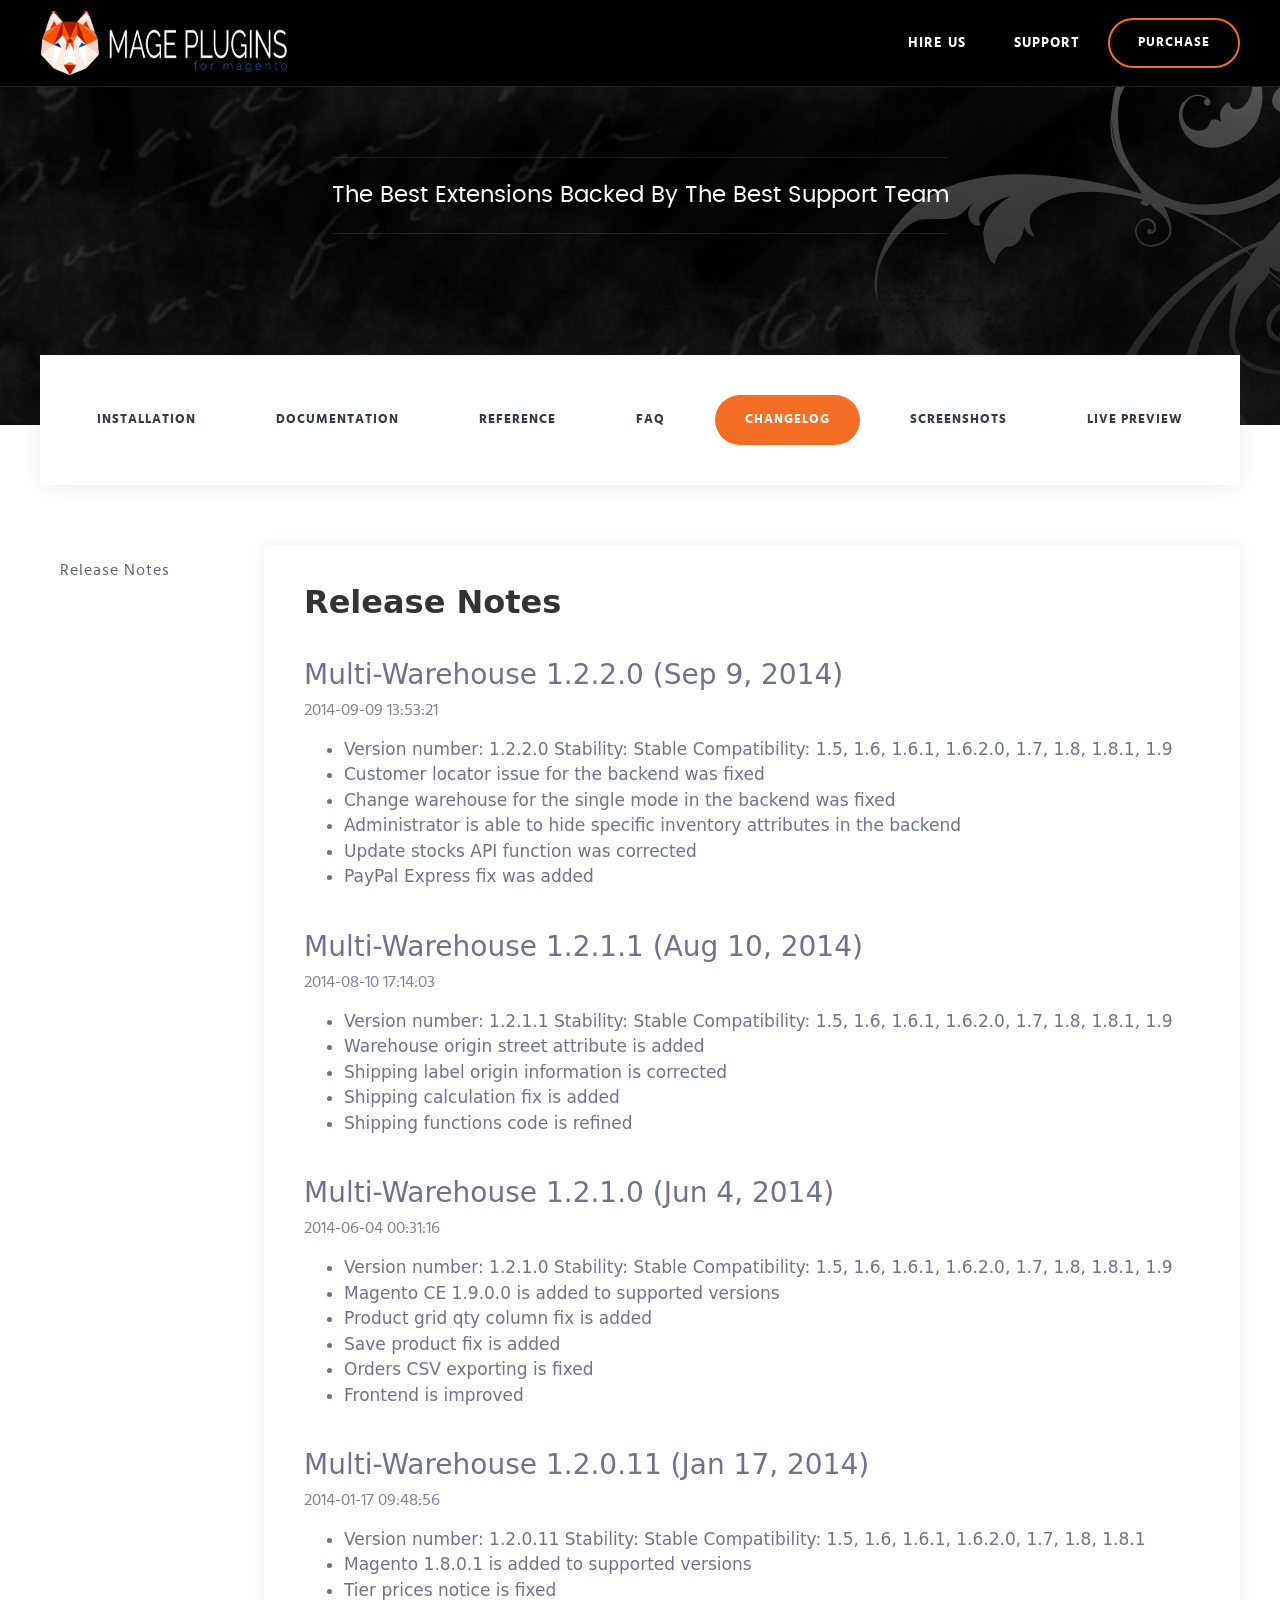
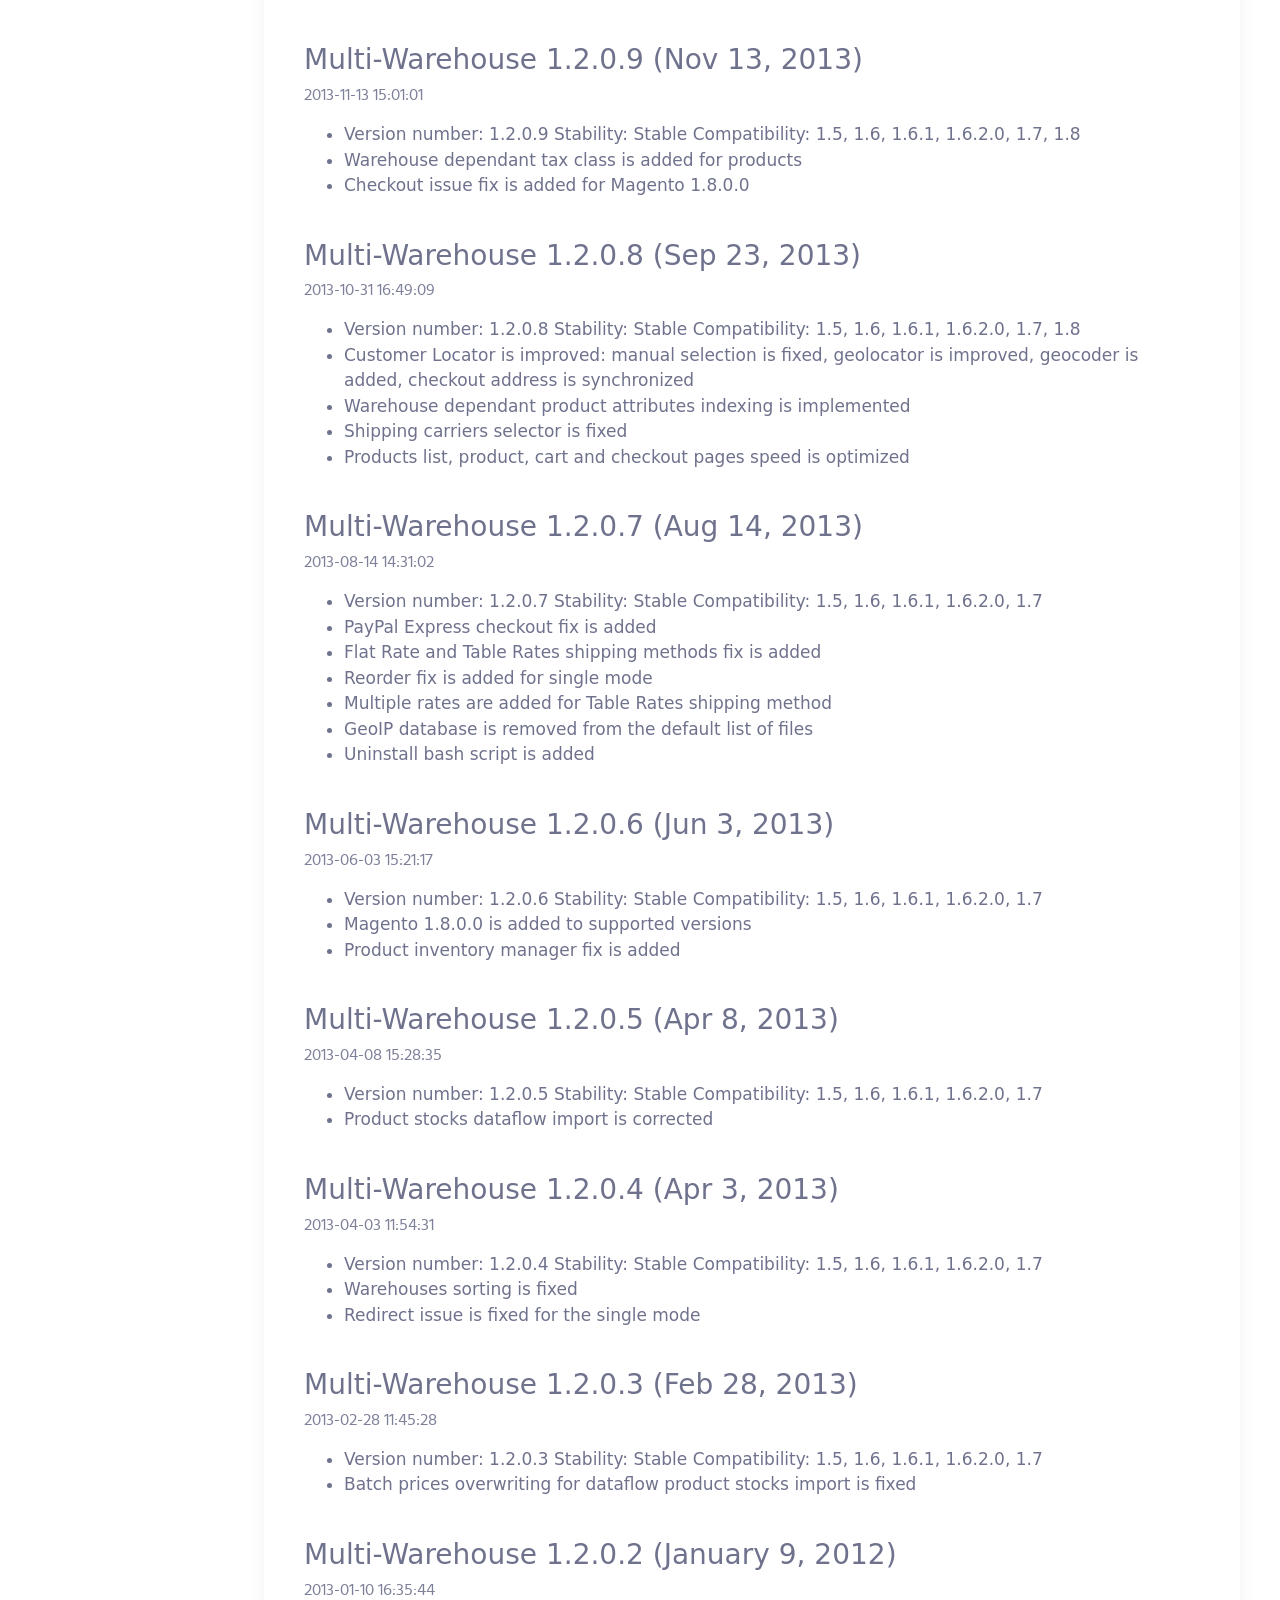
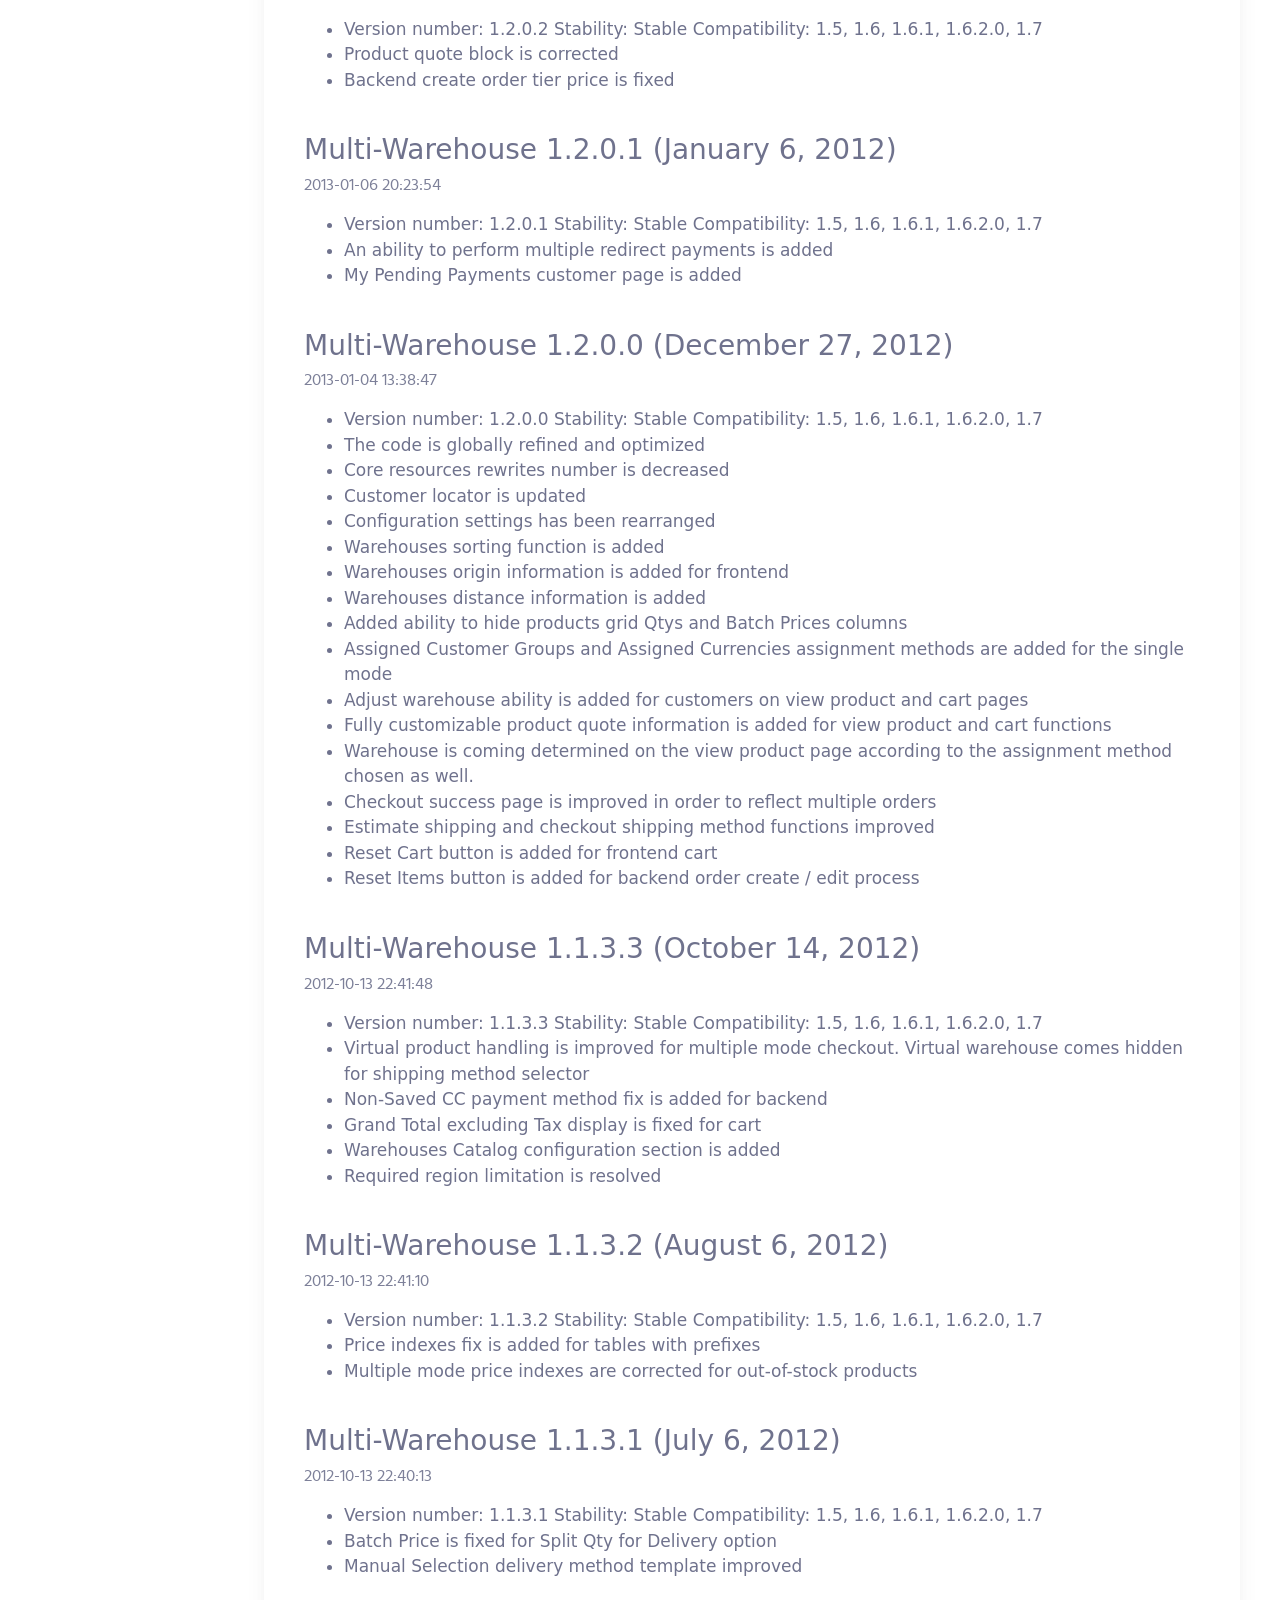
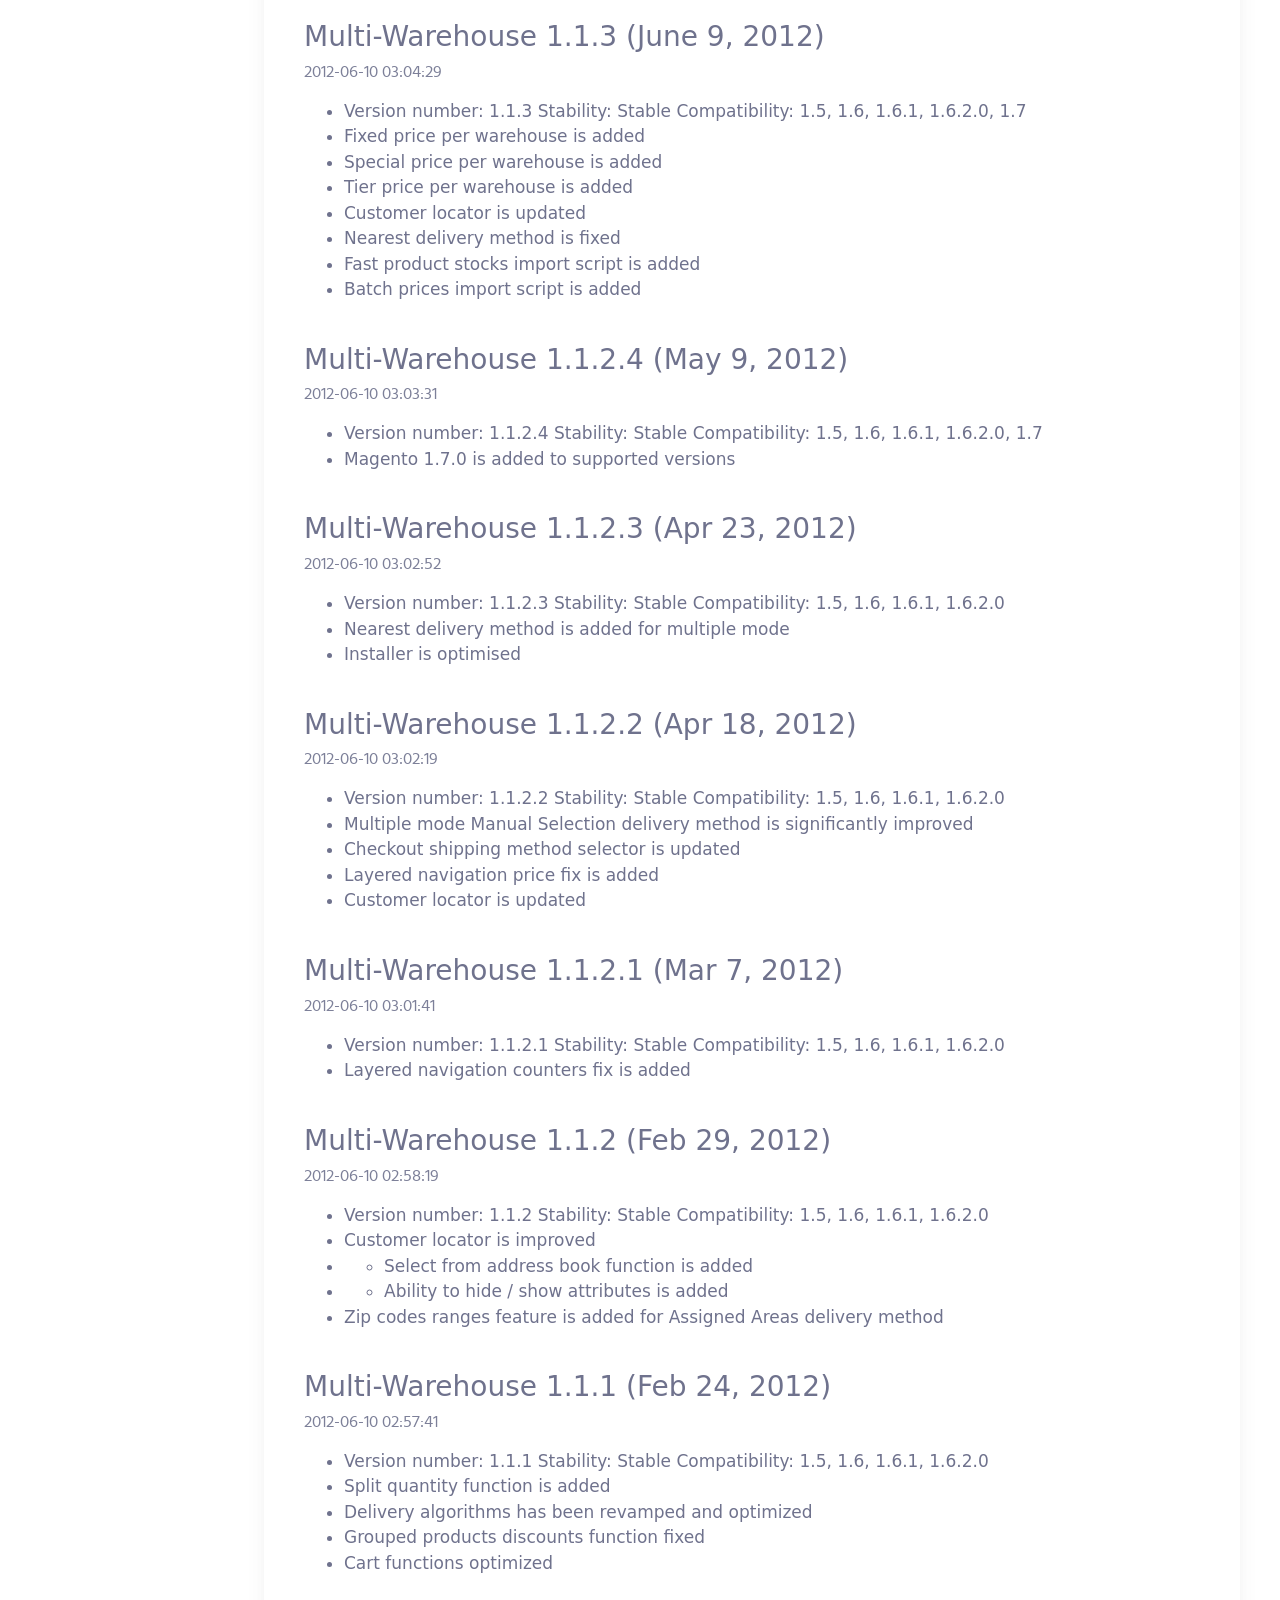
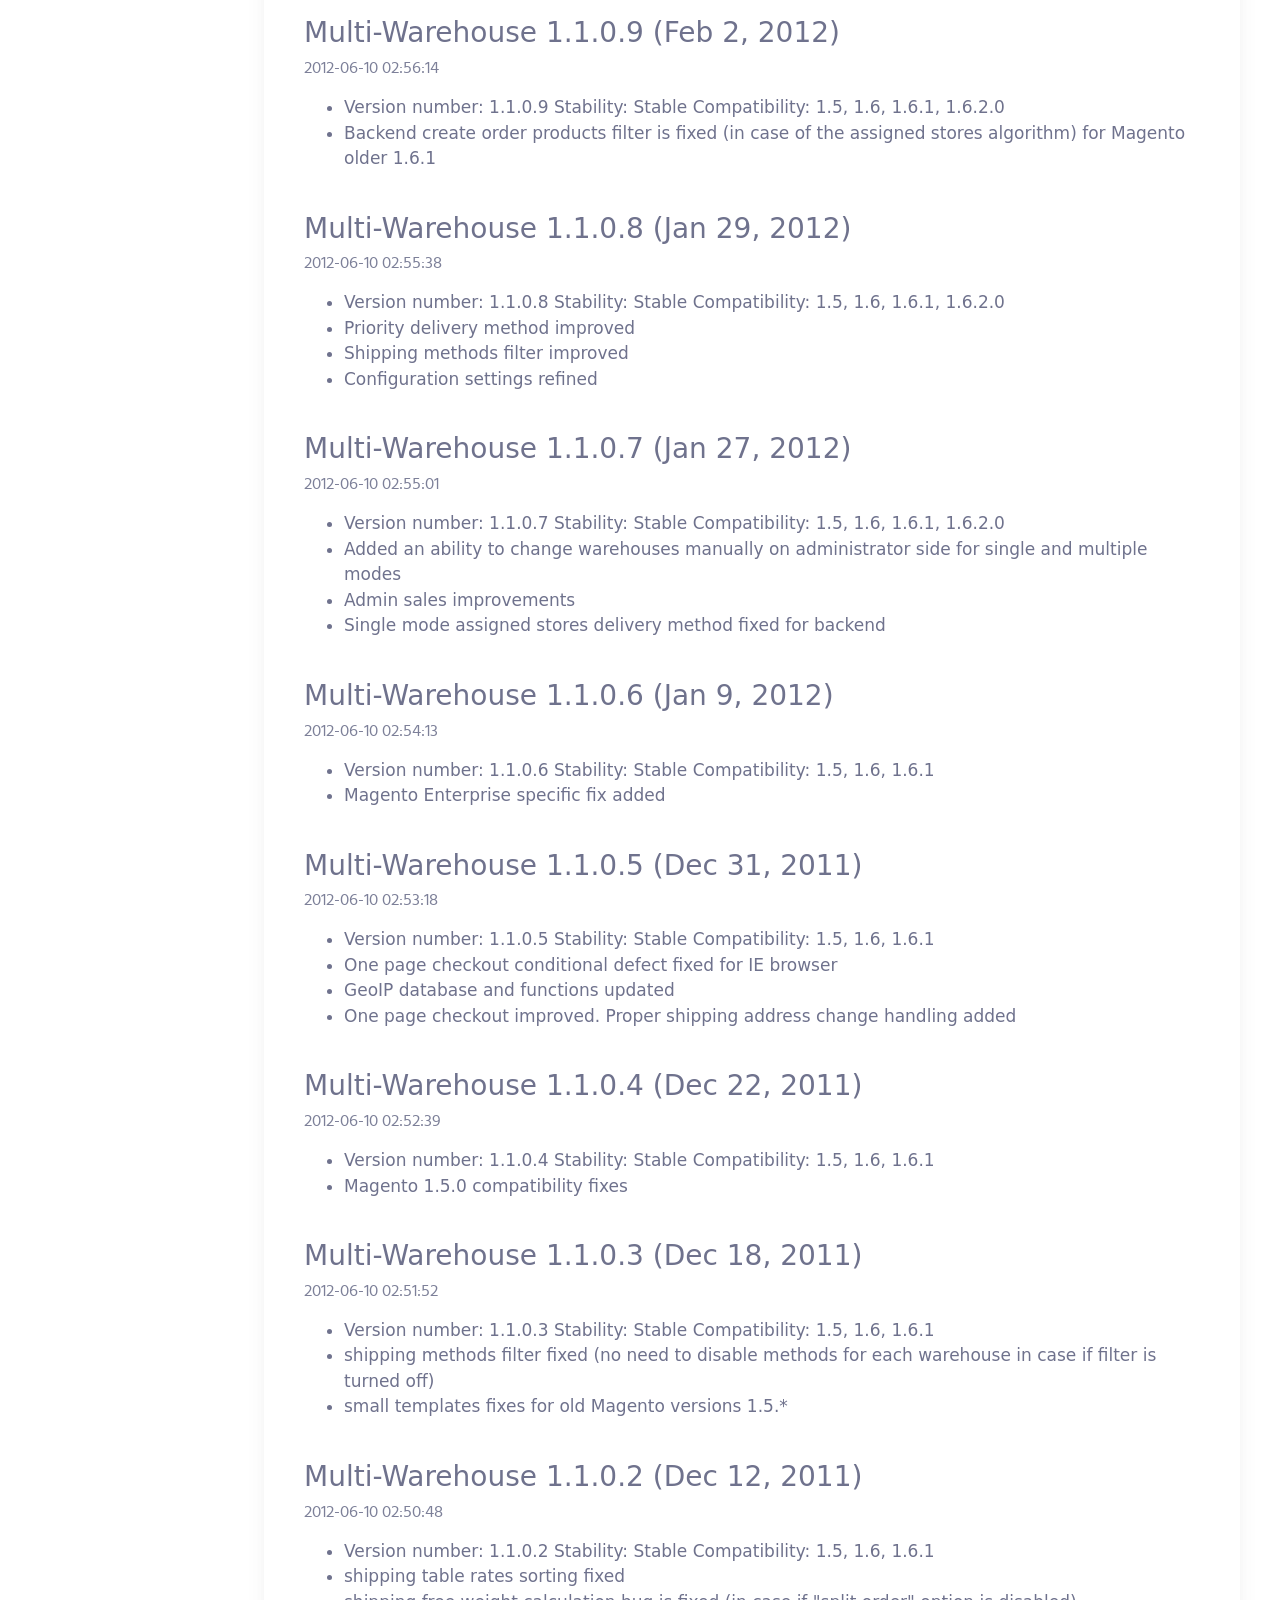
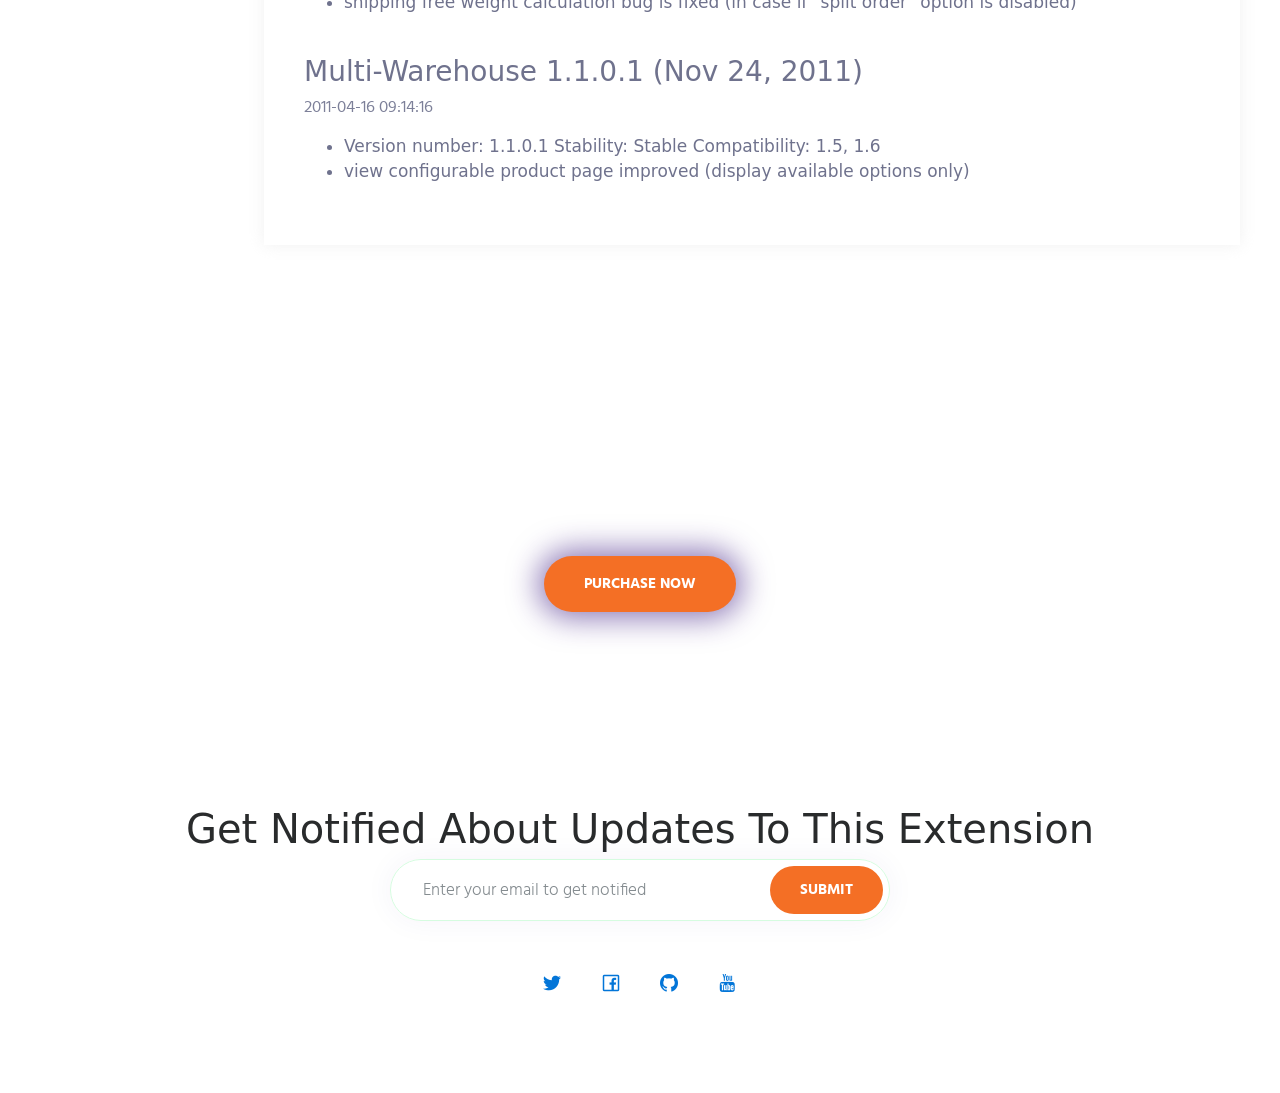
==== commit a25ef417: "Update changelog.html" ====
--- a/docs/changelog.html
+++ b/docs/changelog.html
@@ -8,7 +8,7 @@
     <meta name="description" content="Mage Plugins - #1 Selling Premium Magento Extensions of All Time. Built for Magento. Trusted By Tens of Thousands of Users."/>
     <link rel="canonical" href="http://mageplugins.net/"/>
     
-    <title>M1 Admin Offline Payments Documentation - Mage Plugins</title>
+    <title>M1 Warehouse Documentation - Mage Plugins</title>
     
     <!-- Bootstrap Core CSS -->
     <link href="css/bootstrap.min.css" rel="stylesheet">
@@ -70,12 +70,13 @@
                                 </svg>
                             </span>
                         <ul class="sidebar__menu">
-                            <li class="sidebar__menu__item"><a href="index.html#sec2">Installation</a></li>
+                            <li class="sidebar__menu__item"><a href="installation.html">Installation</a></li>
                             <li class="sidebar__menu__item "><a href="index.html">Documentation</a></li>
+                            <li class="sidebar__menu__item "><a href="reference.html">Reference</a></li>
                             <li class="sidebar__menu__item"><a href="faq.html">FAQ</a></li>
                             <li class="sidebar__menu__item active"><a href="changelog.html">Changelog</a></li>
                             <li class="sidebar__menu__item "><a href="screenshots.html">Screenshots</a></li>
-                            <li class="sidebar__menu__item "><a href="http://mageplugins.net/livepreview/offline-payment" target="_blank">Live Preview</a></li>
+                            <li class="sidebar__menu__item "><a href="https://mageplugins.net/livepreview/multi-warehouse/" target="_blank">Live Preview</a></li>
                         </ul>
                     </div>
                     <a href="index.html" class="metronic__logo"><img src="img//white-husky-logo-250px.png" alt="MagePlugins"></a>
@@ -84,7 +85,7 @@
                     <a href="http://mageplugins.net/hireus/" class="header__references_support" target="_blank">Hire Us</a>
                                         &nbsp;&nbsp;&nbsp;&nbsp;&nbsp;&nbsp;&nbsp;&nbsp;&nbsp;&nbsp;
                     <a href="http://mageplugins.net/support/" class="header__references_support" target="_blank">Support</a>
-                    <a href="http://mageplugins.net/admin-offline-payments.html?options=cart" class="header__references_purchase" target="_blank">Purchase</a>
+                    <a href="https://mageplugins.net/multi-warehouse.html" class="header__references_purchase" target="_blank">Purchase</a>
                 </div>
             </div>
         </header><!-- header END -->
@@ -102,12 +103,13 @@
 
             <div class="main__menu_wrap"><!-- main__menu_wrap -->
                 <ul class="main__menu">
-                    <li class="main__menu__item "><a href="index.html#sec2">Installation</a></li>
+                    <li class="main__menu__item "><a href="installation.html">Installation</a></li>
                     <li class="main__menu__item "><a href="index.html">Documentation</a></li>
+                    <li class="main__menu__item "><a href="reference.html">Reference</a></li>
                     <li class="main__menu__item "><a href="faq.html">FAQ</a></li>
                     <li class="main__menu__item active"><a href="changelog.html">Changelog</a></li>
                     <li class="main__menu__item"><a href="screenshots.html">Screenshots</a></li>
-                    <li class="main__menu__item"><a href="http://mageplugins.net/livepreview/offline-payment" target="_blank">Live Preview</a></li>
+                    <li class="main__menu__item"><a href="https://mageplugins.net/livepreview/multi-warehouse/" target="_blank">Live Preview</a></li>
                 </ul>
             </div><!-- main__menu_wrap END -->
 
@@ -122,20 +124,401 @@
                 <div class="contents__sidebar contents__sidebar--mn sidebar-hide" id="sidebarScroll">
                     <!-- contents__sidebar    fixedsticky-->
                     <ul class="contents__sidebar_list_inset">
-                        <li><a href="#sec1" class="nav-link active">Initial</a></li>
+                        <li><a href="#sec1" class="nav-link active">Release Notes</a></li>
                     </ul>
                 </div><!-- contents__sidebar END -->
 
                 <div class="contents__box contents__box--right"><!-- contents__box -->
 
+
+                    <!---- SECTION - START ---->
                     <div id="sec1" class="section">
-                        <h2 class="section-head">Initial v1.0.0.0</h2>
+                        <h2 class="section-head">Release Notes</h2> <!--- SECTION TITLE --->
                         <div class="section-content">
-                            <p class="lead">
-                                This is the initial release of this extension.
-                            </p>
+                            
+                            
+                            <h3>Multi-Warehouse 1.2.2.0 (Sep 9, 2014)</h3>
+                            <p>
+                                2014-09-09 13:53:21
+                            </p>
+                            <ul>
+                                <li>Version number: 1.2.2.0 Stability: Stable Compatibility: 1.5, 1.6, 1.6.1, 1.6.2.0, 1.7, 1.8, 1.8.1, 1.9</li>
+                                <li>Customer locator issue for the backend was fixed</li>
+                                <li>Change warehouse for the single mode in the backend was fixed</li>
+                                <li>Administrator is able to hide specific inventory attributes in the backend</li>
+                                <li>Update stocks API function was corrected</li>
+                                <li>PayPal Express fix was added</li>
+                            </ul>
+                            <div class="space"></div>
+                            <h3>Multi-Warehouse 1.2.1.1 (Aug 10, 2014)</h3>
+                            <p>
+                                2014-08-10 17:14:03
+                            </p>
+                            <ul>
+                                <li>Version number: 1.2.1.1 Stability: Stable Compatibility: 1.5, 1.6, 1.6.1, 1.6.2.0, 1.7, 1.8, 1.8.1, 1.9</li>
+                                <li>Warehouse origin street attribute is added</li>
+                                <li>Shipping label origin information is corrected</li>
+                                <li>Shipping calculation fix is added</li>
+                                <li>Shipping functions code is refined</li>
+                            </ul> 
+                            <div class="space"></div>
+                            <h3>Multi-Warehouse 1.2.1.0 (Jun 4, 2014)</h3>
+                            <p>
+                                2014-06-04 00:31:16
+                            </p>
+                            <ul>
+                                <li>Version number: 1.2.1.0 Stability: Stable Compatibility: 1.5, 1.6, 1.6.1, 1.6.2.0, 1.7, 1.8, 1.8.1, 1.9</li>
+                                <li>Magento CE 1.9.0.0 is added to supported versions</li>
+                                <li>Product grid qty column fix is added</li>
+                                <li>Save product fix is added</li>
+                                <li>Orders CSV exporting is fixed</li>
+                                <li>Frontend is improved</li>
+                            </ul>
+                            <div class="space"></div>
+                            <h3>Multi-Warehouse 1.2.0.11 (Jan 17, 2014)</h3>
+                            <p>
+                                2014-01-17 09:48:56
+                            </p>
+                            <ul>
+                                <li>Version number: 1.2.0.11 Stability: Stable Compatibility: 1.5, 1.6, 1.6.1, 1.6.2.0, 1.7, 1.8, 1.8.1</li>
+                                <li>Magento 1.8.0.1 is added to supported versions</li>
+                                <li>Tier prices notice is fixed</li>
+                            </ul>
+                            <div class="space"></div>
+                            <h3>Multi-Warehouse 1.2.0.9 (Nov 13, 2013)</h3>
+                            <p>
+                                2013-11-13 15:01:01
+                            </p>
+                            <ul>
+                                <li>Version number: 1.2.0.9 Stability: Stable Compatibility: 1.5, 1.6, 1.6.1, 1.6.2.0, 1.7, 1.8</li>
+                                <li>Warehouse dependant tax class is added for products</li>
+                                <li>Checkout issue fix is added for Magento 1.8.0.0</li>
+                            </ul>
+                            <div class="space"></div>
+                            <h3>Multi-Warehouse 1.2.0.8 (Sep 23, 2013)</h3>
+                            <p>
+                                2013-10-31 16:49:09
+                            </p>
+                            <ul>
+                                <li>Version number: 1.2.0.8 Stability: Stable Compatibility: 1.5, 1.6, 1.6.1, 1.6.2.0, 1.7, 1.8</li>
+                                <li>Customer Locator is improved: manual selection is fixed, geolocator is improved, geocoder is added, checkout address is synchronized</li>
+                                <li>Warehouse dependant product attributes indexing is implemented</li>
+                                <li>Shipping carriers selector is fixed</li>
+                                <li>Products list, product, cart and checkout pages speed is optimized</li>
+                            </ul>
+                            <div class="space"></div>
+                            <h3>Multi-Warehouse 1.2.0.7 (Aug 14, 2013)</h3>
+                            <p>
+                                2013-08-14 14:31:02
+                            </p>
+                            <ul>
+                                <li>Version number: 1.2.0.7 Stability: Stable Compatibility: 1.5, 1.6, 1.6.1, 1.6.2.0, 1.7</li>
+                                <li>PayPal Express checkout fix is added</li>
+                                <li>Flat Rate and Table Rates shipping methods fix is added</li>
+                                <li>Reorder fix is added for single mode</li>
+                                <li>Multiple rates are added for Table Rates shipping method</li>
+                                <li>GeoIP database is removed from the default list of files</li>
+                                <li>Uninstall bash script is added</li>
+                            </ul>
+                            <div class="space"></div>
+                            <h3>Multi-Warehouse 1.2.0.6 (Jun 3, 2013)</h3>
+                            <p>
+                                2013-06-03 15:21:17
+                            </p>
+                            <ul>
+                                <li>Version number: 1.2.0.6 Stability: Stable Compatibility: 1.5, 1.6, 1.6.1, 1.6.2.0, 1.7</li>
+                                <li>Magento 1.8.0.0 is added to supported versions</li>
+                                <li>Product inventory manager fix is added</li>
+                            </ul>
+                            <div class="space"></div>
+                            <h3>Multi-Warehouse 1.2.0.5 (Apr 8, 2013)</h3>
+                            <p>
+                                2013-04-08 15:28:35
+                            </p>
+                            <ul>
+                                <li>Version number: 1.2.0.5 Stability: Stable Compatibility: 1.5, 1.6, 1.6.1, 1.6.2.0, 1.7</li>
+                                <li>Product stocks dataflow import is corrected</li>
+                            </ul>
+                            <div class="space"></div>
+                            <h3>Multi-Warehouse 1.2.0.4 (Apr 3, 2013)</h3>
+                            <p>
+                                2013-04-03 11:54:31
+                            </p>
+                            <ul>
+                                <li>Version number: 1.2.0.4 Stability: Stable Compatibility: 1.5, 1.6, 1.6.1, 1.6.2.0, 1.7</li>
+                                <li>Warehouses sorting is fixed</li>
+                                <li>Redirect issue is fixed for the single mode</li>
+                            </ul>
+                            <div class="space"></div>
+                            <h3>Multi-Warehouse 1.2.0.3 (Feb 28, 2013)</h3>
+                            <p>
+                                2013-02-28 11:45:28
+                            </p>
+                            <ul>
+                                <li>Version number: 1.2.0.3 Stability: Stable Compatibility: 1.5, 1.6, 1.6.1, 1.6.2.0, 1.7</li>
+                                <li>Batch prices overwriting for dataflow product stocks import is fixed</li>
+                            </ul>
+                            <div class="space"></div>
+                            <h3>Multi-Warehouse 1.2.0.2 (January 9, 2012)</h3>
+                            <p>
+                                2013-01-10 16:35:44
+                            </p>
+                            <ul>
+                                <li>Version number: 1.2.0.2 Stability: Stable Compatibility: 1.5, 1.6, 1.6.1, 1.6.2.0, 1.7</li>
+                                <li>Product quote block is corrected</li>
+                                <li>Backend create order tier price is fixed</li>
+                            </ul>
+                            <div class="space"></div>
+                            <h3>Multi-Warehouse 1.2.0.1 (January 6, 2012)</h3>
+                            <p>
+                                2013-01-06 20:23:54
+                            </p>
+                            <ul>
+                                <li>Version number: 1.2.0.1 Stability: Stable Compatibility: 1.5, 1.6, 1.6.1, 1.6.2.0, 1.7</li>
+                                <li>An ability to perform multiple redirect payments is added</li>
+                                <li>My Pending Payments customer page is added</li>
+                            </ul>
+                            <div class="space"></div>
+                            <h3>Multi-Warehouse 1.2.0.0 (December 27, 2012)</h3>
+                            <p>
+                                2013-01-04 13:38:47
+                            </p>
+                            <ul>
+                                <li>Version number: 1.2.0.0 Stability: Stable Compatibility: 1.5, 1.6, 1.6.1, 1.6.2.0, 1.7</li>
+                                <li>The code is globally refined and optimized</li>
+                                <li>Core resources rewrites number is decreased</li>
+                                <li>Customer locator is updated</li>
+                                <li>Configuration settings has been rearranged</li>
+                                <li>Warehouses sorting function is added</li>
+                                <li>Warehouses origin information is added for frontend</li>
+                                <li>Warehouses distance information is added</li>
+                                <li>Added ability to hide products grid Qtys and Batch Prices columns</li>
+                                <li>Assigned Customer Groups and Assigned Currencies assignment methods are added for the single mode</li>
+                                <li>Adjust warehouse ability is added for customers on view product and cart pages</li>
+                                <li>Fully customizable product quote information is added for view product and cart functions</li>
+                                <li>Warehouse is coming determined on the view product page according to the assignment method chosen as well.</li>
+                                <li>Checkout success page is improved in order to reflect multiple orders</li>
+                                <li>Estimate shipping and checkout shipping method functions improved</li>
+                                <li>Reset Cart button is added for frontend cart</li>
+                                <li>Reset Items button is added for backend order create / edit process</li>
+                            </ul>
+                            <div class="space"></div>
+                            <h3>Multi-Warehouse 1.1.3.3 (October 14, 2012)</h3>
+                            <p>
+                                2012-10-13 22:41:48
+                            </p>
+                            <ul>
+                                <li>Version number: 1.1.3.3 Stability: Stable Compatibility: 1.5, 1.6, 1.6.1, 1.6.2.0, 1.7</li>
+                                <li>Virtual product handling is improved for multiple mode checkout. Virtual warehouse comes hidden for shipping method selector</li>
+                                <li>Non-Saved CC payment method fix is added for backend</li>
+                                <li>Grand Total excluding Tax display is fixed for cart</li>
+                                <li>Warehouses Catalog configuration section is added</li>
+                                <li>Required region limitation is resolved</li>
+                            </ul>
+                            <div class="space"></div>
+                            <h3>Multi-Warehouse 1.1.3.2 (August 6, 2012)</h3>
+                            <p>
+                                2012-10-13 22:41:10
+                            </p>
+                            <ul>
+                                <li>Version number: 1.1.3.2 Stability: Stable Compatibility: 1.5, 1.6, 1.6.1, 1.6.2.0, 1.7</li>
+                                <li>Price indexes fix is added for tables with prefixes</li>
+                                <li>Multiple mode price indexes are corrected for out-of-stock products</li>
+                            </ul>
+                            <div class="space"></div>
+                            <h3>Multi-Warehouse 1.1.3.1 (July 6, 2012)</h3>
+                            <p>
+                                2012-10-13 22:40:13
+                            </p>
+                            <ul>
+                                <li>Version number: 1.1.3.1 Stability: Stable Compatibility: 1.5, 1.6, 1.6.1, 1.6.2.0, 1.7</li>
+                                <li>Batch Price is fixed for Split Qty for Delivery option</li>
+                                <li>Manual Selection delivery method template improved</li>
+                            </ul>
+                            <div class="space"></div>
+                            <h3>Multi-Warehouse 1.1.3 (June 9, 2012)</h3>
+                            <p>
+                                2012-06-10 03:04:29
+                            </p>
+                            <ul>
+                                <li>Version number: 1.1.3 Stability: Stable Compatibility: 1.5, 1.6, 1.6.1, 1.6.2.0, 1.7</li>
+                                <li>Fixed price per warehouse is added</li>
+                                <li>Special price per warehouse is added</li>
+                                <li>Tier price per warehouse is added</li>
+                                <li>Customer locator is updated</li>
+                                <li>Nearest delivery method is fixed</li>
+                                <li>Fast product stocks import script is added</li>
+                                <li>Batch prices import script is added</li>
+                            </ul>
+                            <div class="space"></div>
+                            <h3>Multi-Warehouse 1.1.2.4 (May 9, 2012)</h3>
+                            <p>
+                                2012-06-10 03:03:31
+                            </p>
+                            <ul>
+                                <li>Version number: 1.1.2.4 Stability: Stable Compatibility: 1.5, 1.6, 1.6.1, 1.6.2.0, 1.7</li>
+                                <li>Magento 1.7.0 is added to supported versions</li>
+                            </ul>
+                            <div class="space"></div>
+                            <h3>Multi-Warehouse 1.1.2.3 (Apr 23, 2012)</h3>
+                            <p>
+                                2012-06-10 03:02:52
+                            </p>
+                            <ul>
+                                <li>Version number: 1.1.2.3 Stability: Stable Compatibility: 1.5, 1.6, 1.6.1, 1.6.2.0</li>
+                                <li>Nearest delivery method is added for multiple mode</li>
+                                <li>Installer is optimised</li>
+                            </ul>
+                            <div class="space"></div>
+                            <h3>Multi-Warehouse 1.1.2.2 (Apr 18, 2012)</h3>
+                            <p>
+                                2012-06-10 03:02:19
+                            </p>
+                            <ul>
+                                <li>Version number: 1.1.2.2 Stability: Stable Compatibility: 1.5, 1.6, 1.6.1, 1.6.2.0</li>
+                                <li>Multiple mode Manual Selection delivery method is significantly improved</li>
+                                <li>Checkout shipping method selector is updated</li>
+                                <li>Layered navigation price fix is added</li>
+                                <li>Customer locator is updated</li>
+                            </ul>
+                            <div class="space"></div>
+                            <h3>Multi-Warehouse 1.1.2.1 (Mar 7, 2012)</h3>
+                            <p>
+                                2012-06-10 03:01:41
+                            </p>
+                            <ul>
+                                <li>Version number: 1.1.2.1 Stability: Stable Compatibility: 1.5, 1.6, 1.6.1, 1.6.2.0</li>
+                                <li>Layered navigation counters fix is added</li>
+                            </ul>
+                            <div class="space"></div>
+                            <h3>Multi-Warehouse 1.1.2 (Feb 29, 2012)</h3>
+                            <p>
+                                2012-06-10 02:58:19
+                            </p>
+                            <ul>
+                                <li>Version number: 1.1.2 Stability: Stable Compatibility: 1.5, 1.6, 1.6.1, 1.6.2.0</li>
+                                <li>Customer locator is improved</li>
+                                <li>
+                                <ul>
+                                <li>Select from address book function is added</li>
+                                </ul>
+                                </li>
+                                <li>
+                                <ul>
+                                <li>Ability to hide / show attributes is added</li>
+                                </ul>
+                                </li>
+                                <li>Zip codes ranges feature is added for Assigned Areas delivery method</li>
+                            </ul>
+                            <div class="space"></div>
+                            <h3>Multi-Warehouse 1.1.1 (Feb 24, 2012)</h3>
+                            <p>
+                                2012-06-10 02:57:41
+                            </p>
+                            <ul>
+                                <li>Version number: 1.1.1 Stability: Stable Compatibility: 1.5, 1.6, 1.6.1, 1.6.2.0</li>
+                                <li>Split quantity function is added</li>
+                                <li>Delivery algorithms has been revamped and optimized</li>
+                                <li>Grouped products discounts function fixed</li>
+                                <li>Cart functions optimized</li>
+                            </ul>
+                            <div class="space"></div>
+                            <h3>Multi-Warehouse 1.1.0.9 (Feb 2, 2012)</h3>
+                            <p>
+                                2012-06-10 02:56:14
+                            </p>
+                            <ul>
+                                <li>Version number: 1.1.0.9 Stability: Stable Compatibility: 1.5, 1.6, 1.6.1, 1.6.2.0</li>
+                                <li>Backend create order products filter is fixed (in case of the assigned stores algorithm) for Magento older 1.6.1</li>
+                            </ul>
+                            <div class="space"></div>
+                            <h3>Multi-Warehouse 1.1.0.8 (Jan 29, 2012)</h3>
+                            <p>
+                                2012-06-10 02:55:38
+                            </p>
+                            <ul>
+                                <li>Version number: 1.1.0.8 Stability: Stable Compatibility: 1.5, 1.6, 1.6.1, 1.6.2.0</li>
+                                <li>Priority delivery method improved</li>
+                                <li>Shipping methods filter improved</li>
+                                <li>Configuration settings refined</li>
+                            </ul>
+                            <div class="space"></div>
+                            <h3>Multi-Warehouse 1.1.0.7 (Jan 27, 2012)</h3>
+                            <p>
+                                2012-06-10 02:55:01
+                            </p>
+                            <ul>
+                                <li>Version number: 1.1.0.7 Stability: Stable Compatibility: 1.5, 1.6, 1.6.1, 1.6.2.0</li>
+                                <li>Added an ability to change warehouses manually on administrator side for single and multiple modes</li>
+                                <li>Admin sales improvements</li>
+                                <li>Single mode assigned stores delivery method fixed for backend</li>
+                            </ul>
+                            <div class="space"></div>
+                            <h3>Multi-Warehouse 1.1.0.6 (Jan 9, 2012)</h3>
+                            <p>
+                                2012-06-10 02:54:13
+                            </p>
+                            <ul>
+                                <li>Version number: 1.1.0.6 Stability: Stable Compatibility: 1.5, 1.6, 1.6.1</li>
+                                <li>Magento Enterprise specific fix added</li>
+                            </ul>
+                            <div class="space"></div>
+                            <h3>Multi-Warehouse 1.1.0.5 (Dec 31, 2011)</h3>
+                            <p>
+                                2012-06-10 02:53:18
+                            </p>
+                            <ul>
+                                <li>Version number: 1.1.0.5 Stability: Stable Compatibility: 1.5, 1.6, 1.6.1</li>
+                                <li>One page checkout conditional defect fixed for IE browser</li>
+                                <li>GeoIP database and functions updated</li>
+                                <li>One page checkout improved. Proper shipping address change handling added</li>
+                            </ul>
+                            <div class="space"></div>
+                            <h3>Multi-Warehouse 1.1.0.4 (Dec 22, 2011)</h3>
+                            <p>
+                                2012-06-10 02:52:39
+                            </p>
+                            <ul>
+                                <li>Version number: 1.1.0.4 Stability: Stable Compatibility: 1.5, 1.6, 1.6.1</li>
+                                <li>Magento 1.5.0 compatibility fixes</li>
+                            </ul>
+                            <div class="space"></div>
+                            <h3>Multi-Warehouse 1.1.0.3 (Dec 18, 2011)</h3>
+                            <p>
+                                2012-06-10 02:51:52
+                            </p>
+                            <ul>
+                                <li>Version number: 1.1.0.3 Stability: Stable Compatibility: 1.5, 1.6, 1.6.1</li>
+                                <li>shipping methods filter fixed (no need to disable methods for each warehouse in case if filter is turned off)</li>
+                                <li>small templates fixes for old Magento versions 1.5.*</li>
+                            </ul>
+                            <div class="space"></div>
+                            <h3>Multi-Warehouse 1.1.0.2 (Dec 12, 2011)</h3>
+                            <p>
+                                2012-06-10 02:50:48
+                            </p>
+                            <ul>
+                                <li>Version number: 1.1.0.2 Stability: Stable Compatibility: 1.5, 1.6, 1.6.1</li>
+                                <li>shipping table rates sorting fixed</li>
+                                <li>shipping free weight calculation bug is fixed (in case if "split order" option is disabled)</li>
+                            </ul>
+                            <div class="space"></div>
+                            <h3>Multi-Warehouse 1.1.0.1 (Nov 24, 2011)</h3>
+                            <p>
+                                2011-04-16 09:14:16
+                            </p>
+                            <ul>
+                                <li>Version number: 1.1.0.1 Stability: Stable Compatibility: 1.5, 1.6</li>
+                                <li>view configurable product page improved (display available options only)</li>
+                            </ul>
+
+
+ 
                         </div>
                     </div>
+                    <!---- SECTION - END ---->
+                    
+                    
                     
                     
                     
@@ -148,7 +531,7 @@
         <div class="content">
             <h2 class="title text-center">The Best Extensions Backed By The Best Support Team</h2>
             <div class="text-center">
-                <a href="http://mageplugins.net/admin-offline-payments.html?options=cart" target="_blank" class="button">PURCHASE NOW</a>
+                <a href="https://mageplugins.net/multi-warehouse.html" target="_blank" class="button">PURCHASE NOW</a>
             </div>
         </div>
     </section><!-- section END -->
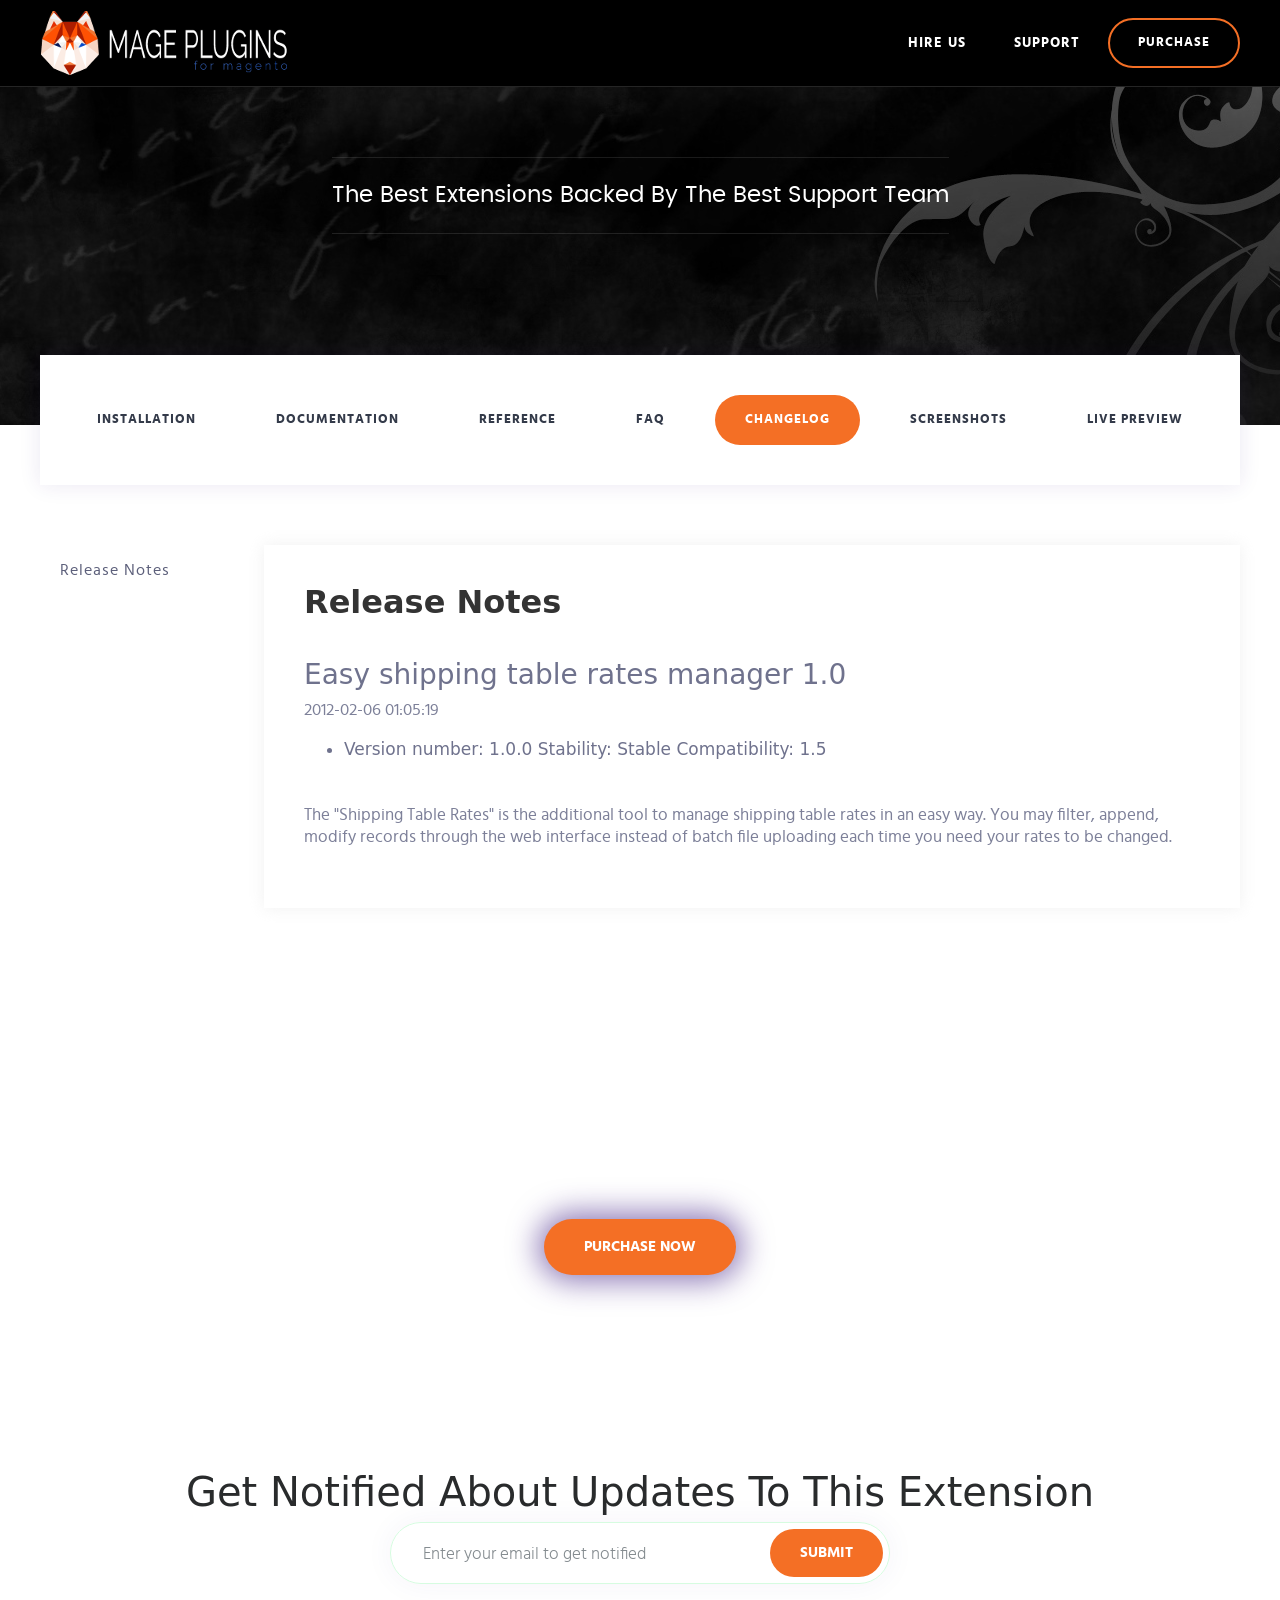
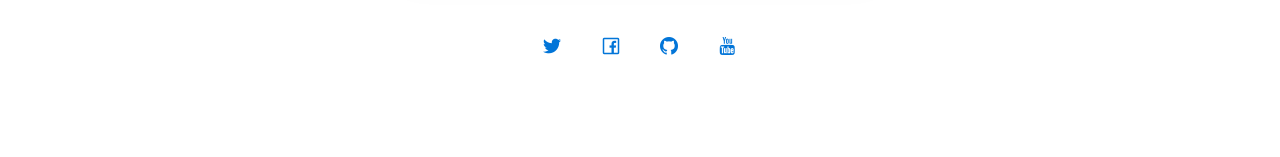
==== commit 9e8b0884: "Update changelog.html" ====
--- a/docs/changelog.html
+++ b/docs/changelog.html
@@ -8,7 +8,7 @@
     <meta name="description" content="Mage Plugins - #1 Selling Premium Magento Extensions of All Time. Built for Magento. Trusted By Tens of Thousands of Users."/>
     <link rel="canonical" href="http://mageplugins.net/"/>
     
-    <title>M1 Warehouse Documentation - Mage Plugins</title>
+    <title>M1 Shipping Table Rates Documentation - Mage Plugins</title>
     
     <!-- Bootstrap Core CSS -->
     <link href="css/bootstrap.min.css" rel="stylesheet">
@@ -76,7 +76,7 @@
                             <li class="sidebar__menu__item"><a href="faq.html">FAQ</a></li>
                             <li class="sidebar__menu__item active"><a href="changelog.html">Changelog</a></li>
                             <li class="sidebar__menu__item "><a href="screenshots.html">Screenshots</a></li>
-                            <li class="sidebar__menu__item "><a href="https://mageplugins.net/livepreview/multi-warehouse/" target="_blank">Live Preview</a></li>
+                            <li class="sidebar__menu__item "><a href="https://mageplugins.net/livepreview/shipping/" target="_blank">Live Preview</a></li>
                         </ul>
                     </div>
                     <a href="index.html" class="metronic__logo"><img src="img//white-husky-logo-250px.png" alt="MagePlugins"></a>
@@ -85,7 +85,7 @@
                     <a href="http://mageplugins.net/hireus/" class="header__references_support" target="_blank">Hire Us</a>
                                         &nbsp;&nbsp;&nbsp;&nbsp;&nbsp;&nbsp;&nbsp;&nbsp;&nbsp;&nbsp;
                     <a href="http://mageplugins.net/support/" class="header__references_support" target="_blank">Support</a>
-                    <a href="https://mageplugins.net/multi-warehouse.html" class="header__references_purchase" target="_blank">Purchase</a>
+                    <a href="https://mageplugins.net/shipping-table-rates.html" class="header__references_purchase" target="_blank">Purchase</a>
                 </div>
             </div>
         </header><!-- header END -->
@@ -109,7 +109,7 @@
                     <li class="main__menu__item "><a href="faq.html">FAQ</a></li>
                     <li class="main__menu__item active"><a href="changelog.html">Changelog</a></li>
                     <li class="main__menu__item"><a href="screenshots.html">Screenshots</a></li>
-                    <li class="main__menu__item"><a href="https://mageplugins.net/livepreview/multi-warehouse/" target="_blank">Live Preview</a></li>
+                    <li class="main__menu__item"><a href="https://mageplugins.net/livepreview/shipping/" target="_blank">Live Preview</a></li>
                 </ul>
             </div><!-- main__menu_wrap END -->
 
@@ -137,381 +137,21 @@
                         <div class="section-content">
                             
                             
-                            <h3>Multi-Warehouse 1.2.2.0 (Sep 9, 2014)</h3>
+                            <h3>Easy shipping table rates manager 1.0</h3>
                             <p>
-                                2014-09-09 13:53:21
+                                2012-02-06 01:05:19
                             </p>
                             <ul>
-                                <li>Version number: 1.2.2.0 Stability: Stable Compatibility: 1.5, 1.6, 1.6.1, 1.6.2.0, 1.7, 1.8, 1.8.1, 1.9</li>
-                                <li>Customer locator issue for the backend was fixed</li>
-                                <li>Change warehouse for the single mode in the backend was fixed</li>
-                                <li>Administrator is able to hide specific inventory attributes in the backend</li>
-                                <li>Update stocks API function was corrected</li>
-                                <li>PayPal Express fix was added</li>
+                            <li>Version number: 1.0.0 Stability: Stable Compatibility: 1.5</li>
                             </ul>
                             <div class="space"></div>
-                            <h3>Multi-Warehouse 1.2.1.1 (Aug 10, 2014)</h3>
                             <p>
-                                2014-08-10 17:14:03
+                                The "Shipping Table Rates" is the additional tool to manage shipping table rates in an easy way. 
+                                You may filter, append, modify records through the web interface instead of batch file uploading each 
+                                time you need your rates to be changed.
                             </p>
-                            <ul>
-                                <li>Version number: 1.2.1.1 Stability: Stable Compatibility: 1.5, 1.6, 1.6.1, 1.6.2.0, 1.7, 1.8, 1.8.1, 1.9</li>
-                                <li>Warehouse origin street attribute is added</li>
-                                <li>Shipping label origin information is corrected</li>
-                                <li>Shipping calculation fix is added</li>
-                                <li>Shipping functions code is refined</li>
-                            </ul> 
-                            <div class="space"></div>
-                            <h3>Multi-Warehouse 1.2.1.0 (Jun 4, 2014)</h3>
-                            <p>
-                                2014-06-04 00:31:16
-                            </p>
-                            <ul>
-                                <li>Version number: 1.2.1.0 Stability: Stable Compatibility: 1.5, 1.6, 1.6.1, 1.6.2.0, 1.7, 1.8, 1.8.1, 1.9</li>
-                                <li>Magento CE 1.9.0.0 is added to supported versions</li>
-                                <li>Product grid qty column fix is added</li>
-                                <li>Save product fix is added</li>
-                                <li>Orders CSV exporting is fixed</li>
-                                <li>Frontend is improved</li>
-                            </ul>
-                            <div class="space"></div>
-                            <h3>Multi-Warehouse 1.2.0.11 (Jan 17, 2014)</h3>
-                            <p>
-                                2014-01-17 09:48:56
-                            </p>
-                            <ul>
-                                <li>Version number: 1.2.0.11 Stability: Stable Compatibility: 1.5, 1.6, 1.6.1, 1.6.2.0, 1.7, 1.8, 1.8.1</li>
-                                <li>Magento 1.8.0.1 is added to supported versions</li>
-                                <li>Tier prices notice is fixed</li>
-                            </ul>
-                            <div class="space"></div>
-                            <h3>Multi-Warehouse 1.2.0.9 (Nov 13, 2013)</h3>
-                            <p>
-                                2013-11-13 15:01:01
-                            </p>
-                            <ul>
-                                <li>Version number: 1.2.0.9 Stability: Stable Compatibility: 1.5, 1.6, 1.6.1, 1.6.2.0, 1.7, 1.8</li>
-                                <li>Warehouse dependant tax class is added for products</li>
-                                <li>Checkout issue fix is added for Magento 1.8.0.0</li>
-                            </ul>
-                            <div class="space"></div>
-                            <h3>Multi-Warehouse 1.2.0.8 (Sep 23, 2013)</h3>
-                            <p>
-                                2013-10-31 16:49:09
-                            </p>
-                            <ul>
-                                <li>Version number: 1.2.0.8 Stability: Stable Compatibility: 1.5, 1.6, 1.6.1, 1.6.2.0, 1.7, 1.8</li>
-                                <li>Customer Locator is improved: manual selection is fixed, geolocator is improved, geocoder is added, checkout address is synchronized</li>
-                                <li>Warehouse dependant product attributes indexing is implemented</li>
-                                <li>Shipping carriers selector is fixed</li>
-                                <li>Products list, product, cart and checkout pages speed is optimized</li>
-                            </ul>
-                            <div class="space"></div>
-                            <h3>Multi-Warehouse 1.2.0.7 (Aug 14, 2013)</h3>
-                            <p>
-                                2013-08-14 14:31:02
-                            </p>
-                            <ul>
-                                <li>Version number: 1.2.0.7 Stability: Stable Compatibility: 1.5, 1.6, 1.6.1, 1.6.2.0, 1.7</li>
-                                <li>PayPal Express checkout fix is added</li>
-                                <li>Flat Rate and Table Rates shipping methods fix is added</li>
-                                <li>Reorder fix is added for single mode</li>
-                                <li>Multiple rates are added for Table Rates shipping method</li>
-                                <li>GeoIP database is removed from the default list of files</li>
-                                <li>Uninstall bash script is added</li>
-                            </ul>
-                            <div class="space"></div>
-                            <h3>Multi-Warehouse 1.2.0.6 (Jun 3, 2013)</h3>
-                            <p>
-                                2013-06-03 15:21:17
-                            </p>
-                            <ul>
-                                <li>Version number: 1.2.0.6 Stability: Stable Compatibility: 1.5, 1.6, 1.6.1, 1.6.2.0, 1.7</li>
-                                <li>Magento 1.8.0.0 is added to supported versions</li>
-                                <li>Product inventory manager fix is added</li>
-                            </ul>
-                            <div class="space"></div>
-                            <h3>Multi-Warehouse 1.2.0.5 (Apr 8, 2013)</h3>
-                            <p>
-                                2013-04-08 15:28:35
-                            </p>
-                            <ul>
-                                <li>Version number: 1.2.0.5 Stability: Stable Compatibility: 1.5, 1.6, 1.6.1, 1.6.2.0, 1.7</li>
-                                <li>Product stocks dataflow import is corrected</li>
-                            </ul>
-                            <div class="space"></div>
-                            <h3>Multi-Warehouse 1.2.0.4 (Apr 3, 2013)</h3>
-                            <p>
-                                2013-04-03 11:54:31
-                            </p>
-                            <ul>
-                                <li>Version number: 1.2.0.4 Stability: Stable Compatibility: 1.5, 1.6, 1.6.1, 1.6.2.0, 1.7</li>
-                                <li>Warehouses sorting is fixed</li>
-                                <li>Redirect issue is fixed for the single mode</li>
-                            </ul>
-                            <div class="space"></div>
-                            <h3>Multi-Warehouse 1.2.0.3 (Feb 28, 2013)</h3>
-                            <p>
-                                2013-02-28 11:45:28
-                            </p>
-                            <ul>
-                                <li>Version number: 1.2.0.3 Stability: Stable Compatibility: 1.5, 1.6, 1.6.1, 1.6.2.0, 1.7</li>
-                                <li>Batch prices overwriting for dataflow product stocks import is fixed</li>
-                            </ul>
-                            <div class="space"></div>
-                            <h3>Multi-Warehouse 1.2.0.2 (January 9, 2012)</h3>
-                            <p>
-                                2013-01-10 16:35:44
-                            </p>
-                            <ul>
-                                <li>Version number: 1.2.0.2 Stability: Stable Compatibility: 1.5, 1.6, 1.6.1, 1.6.2.0, 1.7</li>
-                                <li>Product quote block is corrected</li>
-                                <li>Backend create order tier price is fixed</li>
-                            </ul>
-                            <div class="space"></div>
-                            <h3>Multi-Warehouse 1.2.0.1 (January 6, 2012)</h3>
-                            <p>
-                                2013-01-06 20:23:54
-                            </p>
-                            <ul>
-                                <li>Version number: 1.2.0.1 Stability: Stable Compatibility: 1.5, 1.6, 1.6.1, 1.6.2.0, 1.7</li>
-                                <li>An ability to perform multiple redirect payments is added</li>
-                                <li>My Pending Payments customer page is added</li>
-                            </ul>
-                            <div class="space"></div>
-                            <h3>Multi-Warehouse 1.2.0.0 (December 27, 2012)</h3>
-                            <p>
-                                2013-01-04 13:38:47
-                            </p>
-                            <ul>
-                                <li>Version number: 1.2.0.0 Stability: Stable Compatibility: 1.5, 1.6, 1.6.1, 1.6.2.0, 1.7</li>
-                                <li>The code is globally refined and optimized</li>
-                                <li>Core resources rewrites number is decreased</li>
-                                <li>Customer locator is updated</li>
-                                <li>Configuration settings has been rearranged</li>
-                                <li>Warehouses sorting function is added</li>
-                                <li>Warehouses origin information is added for frontend</li>
-                                <li>Warehouses distance information is added</li>
-                                <li>Added ability to hide products grid Qtys and Batch Prices columns</li>
-                                <li>Assigned Customer Groups and Assigned Currencies assignment methods are added for the single mode</li>
-                                <li>Adjust warehouse ability is added for customers on view product and cart pages</li>
-                                <li>Fully customizable product quote information is added for view product and cart functions</li>
-                                <li>Warehouse is coming determined on the view product page according to the assignment method chosen as well.</li>
-                                <li>Checkout success page is improved in order to reflect multiple orders</li>
-                                <li>Estimate shipping and checkout shipping method functions improved</li>
-                                <li>Reset Cart button is added for frontend cart</li>
-                                <li>Reset Items button is added for backend order create / edit process</li>
-                            </ul>
-                            <div class="space"></div>
-                            <h3>Multi-Warehouse 1.1.3.3 (October 14, 2012)</h3>
-                            <p>
-                                2012-10-13 22:41:48
-                            </p>
-                            <ul>
-                                <li>Version number: 1.1.3.3 Stability: Stable Compatibility: 1.5, 1.6, 1.6.1, 1.6.2.0, 1.7</li>
-                                <li>Virtual product handling is improved for multiple mode checkout. Virtual warehouse comes hidden for shipping method selector</li>
-                                <li>Non-Saved CC payment method fix is added for backend</li>
-                                <li>Grand Total excluding Tax display is fixed for cart</li>
-                                <li>Warehouses Catalog configuration section is added</li>
-                                <li>Required region limitation is resolved</li>
-                            </ul>
-                            <div class="space"></div>
-                            <h3>Multi-Warehouse 1.1.3.2 (August 6, 2012)</h3>
-                            <p>
-                                2012-10-13 22:41:10
-                            </p>
-                            <ul>
-                                <li>Version number: 1.1.3.2 Stability: Stable Compatibility: 1.5, 1.6, 1.6.1, 1.6.2.0, 1.7</li>
-                                <li>Price indexes fix is added for tables with prefixes</li>
-                                <li>Multiple mode price indexes are corrected for out-of-stock products</li>
-                            </ul>
-                            <div class="space"></div>
-                            <h3>Multi-Warehouse 1.1.3.1 (July 6, 2012)</h3>
-                            <p>
-                                2012-10-13 22:40:13
-                            </p>
-                            <ul>
-                                <li>Version number: 1.1.3.1 Stability: Stable Compatibility: 1.5, 1.6, 1.6.1, 1.6.2.0, 1.7</li>
-                                <li>Batch Price is fixed for Split Qty for Delivery option</li>
-                                <li>Manual Selection delivery method template improved</li>
-                            </ul>
-                            <div class="space"></div>
-                            <h3>Multi-Warehouse 1.1.3 (June 9, 2012)</h3>
-                            <p>
-                                2012-06-10 03:04:29
-                            </p>
-                            <ul>
-                                <li>Version number: 1.1.3 Stability: Stable Compatibility: 1.5, 1.6, 1.6.1, 1.6.2.0, 1.7</li>
-                                <li>Fixed price per warehouse is added</li>
-                                <li>Special price per warehouse is added</li>
-                                <li>Tier price per warehouse is added</li>
-                                <li>Customer locator is updated</li>
-                                <li>Nearest delivery method is fixed</li>
-                                <li>Fast product stocks import script is added</li>
-                                <li>Batch prices import script is added</li>
-                            </ul>
-                            <div class="space"></div>
-                            <h3>Multi-Warehouse 1.1.2.4 (May 9, 2012)</h3>
-                            <p>
-                                2012-06-10 03:03:31
-                            </p>
-                            <ul>
-                                <li>Version number: 1.1.2.4 Stability: Stable Compatibility: 1.5, 1.6, 1.6.1, 1.6.2.0, 1.7</li>
-                                <li>Magento 1.7.0 is added to supported versions</li>
-                            </ul>
-                            <div class="space"></div>
-                            <h3>Multi-Warehouse 1.1.2.3 (Apr 23, 2012)</h3>
-                            <p>
-                                2012-06-10 03:02:52
-                            </p>
-                            <ul>
-                                <li>Version number: 1.1.2.3 Stability: Stable Compatibility: 1.5, 1.6, 1.6.1, 1.6.2.0</li>
-                                <li>Nearest delivery method is added for multiple mode</li>
-                                <li>Installer is optimised</li>
-                            </ul>
-                            <div class="space"></div>
-                            <h3>Multi-Warehouse 1.1.2.2 (Apr 18, 2012)</h3>
-                            <p>
-                                2012-06-10 03:02:19
-                            </p>
-                            <ul>
-                                <li>Version number: 1.1.2.2 Stability: Stable Compatibility: 1.5, 1.6, 1.6.1, 1.6.2.0</li>
-                                <li>Multiple mode Manual Selection delivery method is significantly improved</li>
-                                <li>Checkout shipping method selector is updated</li>
-                                <li>Layered navigation price fix is added</li>
-                                <li>Customer locator is updated</li>
-                            </ul>
-                            <div class="space"></div>
-                            <h3>Multi-Warehouse 1.1.2.1 (Mar 7, 2012)</h3>
-                            <p>
-                                2012-06-10 03:01:41
-                            </p>
-                            <ul>
-                                <li>Version number: 1.1.2.1 Stability: Stable Compatibility: 1.5, 1.6, 1.6.1, 1.6.2.0</li>
-                                <li>Layered navigation counters fix is added</li>
-                            </ul>
-                            <div class="space"></div>
-                            <h3>Multi-Warehouse 1.1.2 (Feb 29, 2012)</h3>
-                            <p>
-                                2012-06-10 02:58:19
-                            </p>
-                            <ul>
-                                <li>Version number: 1.1.2 Stability: Stable Compatibility: 1.5, 1.6, 1.6.1, 1.6.2.0</li>
-                                <li>Customer locator is improved</li>
-                                <li>
-                                <ul>
-                                <li>Select from address book function is added</li>
-                                </ul>
-                                </li>
-                                <li>
-                                <ul>
-                                <li>Ability to hide / show attributes is added</li>
-                                </ul>
-                                </li>
-                                <li>Zip codes ranges feature is added for Assigned Areas delivery method</li>
-                            </ul>
-                            <div class="space"></div>
-                            <h3>Multi-Warehouse 1.1.1 (Feb 24, 2012)</h3>
-                            <p>
-                                2012-06-10 02:57:41
-                            </p>
-                            <ul>
-                                <li>Version number: 1.1.1 Stability: Stable Compatibility: 1.5, 1.6, 1.6.1, 1.6.2.0</li>
-                                <li>Split quantity function is added</li>
-                                <li>Delivery algorithms has been revamped and optimized</li>
-                                <li>Grouped products discounts function fixed</li>
-                                <li>Cart functions optimized</li>
-                            </ul>
-                            <div class="space"></div>
-                            <h3>Multi-Warehouse 1.1.0.9 (Feb 2, 2012)</h3>
-                            <p>
-                                2012-06-10 02:56:14
-                            </p>
-                            <ul>
-                                <li>Version number: 1.1.0.9 Stability: Stable Compatibility: 1.5, 1.6, 1.6.1, 1.6.2.0</li>
-                                <li>Backend create order products filter is fixed (in case of the assigned stores algorithm) for Magento older 1.6.1</li>
-                            </ul>
-                            <div class="space"></div>
-                            <h3>Multi-Warehouse 1.1.0.8 (Jan 29, 2012)</h3>
-                            <p>
-                                2012-06-10 02:55:38
-                            </p>
-                            <ul>
-                                <li>Version number: 1.1.0.8 Stability: Stable Compatibility: 1.5, 1.6, 1.6.1, 1.6.2.0</li>
-                                <li>Priority delivery method improved</li>
-                                <li>Shipping methods filter improved</li>
-                                <li>Configuration settings refined</li>
-                            </ul>
-                            <div class="space"></div>
-                            <h3>Multi-Warehouse 1.1.0.7 (Jan 27, 2012)</h3>
-                            <p>
-                                2012-06-10 02:55:01
-                            </p>
-                            <ul>
-                                <li>Version number: 1.1.0.7 Stability: Stable Compatibility: 1.5, 1.6, 1.6.1, 1.6.2.0</li>
-                                <li>Added an ability to change warehouses manually on administrator side for single and multiple modes</li>
-                                <li>Admin sales improvements</li>
-                                <li>Single mode assigned stores delivery method fixed for backend</li>
-                            </ul>
-                            <div class="space"></div>
-                            <h3>Multi-Warehouse 1.1.0.6 (Jan 9, 2012)</h3>
-                            <p>
-                                2012-06-10 02:54:13
-                            </p>
-                            <ul>
-                                <li>Version number: 1.1.0.6 Stability: Stable Compatibility: 1.5, 1.6, 1.6.1</li>
-                                <li>Magento Enterprise specific fix added</li>
-                            </ul>
-                            <div class="space"></div>
-                            <h3>Multi-Warehouse 1.1.0.5 (Dec 31, 2011)</h3>
-                            <p>
-                                2012-06-10 02:53:18
-                            </p>
-                            <ul>
-                                <li>Version number: 1.1.0.5 Stability: Stable Compatibility: 1.5, 1.6, 1.6.1</li>
-                                <li>One page checkout conditional defect fixed for IE browser</li>
-                                <li>GeoIP database and functions updated</li>
-                                <li>One page checkout improved. Proper shipping address change handling added</li>
-                            </ul>
-                            <div class="space"></div>
-                            <h3>Multi-Warehouse 1.1.0.4 (Dec 22, 2011)</h3>
-                            <p>
-                                2012-06-10 02:52:39
-                            </p>
-                            <ul>
-                                <li>Version number: 1.1.0.4 Stability: Stable Compatibility: 1.5, 1.6, 1.6.1</li>
-                                <li>Magento 1.5.0 compatibility fixes</li>
-                            </ul>
-                            <div class="space"></div>
-                            <h3>Multi-Warehouse 1.1.0.3 (Dec 18, 2011)</h3>
-                            <p>
-                                2012-06-10 02:51:52
-                            </p>
-                            <ul>
-                                <li>Version number: 1.1.0.3 Stability: Stable Compatibility: 1.5, 1.6, 1.6.1</li>
-                                <li>shipping methods filter fixed (no need to disable methods for each warehouse in case if filter is turned off)</li>
-                                <li>small templates fixes for old Magento versions 1.5.*</li>
-                            </ul>
-                            <div class="space"></div>
-                            <h3>Multi-Warehouse 1.1.0.2 (Dec 12, 2011)</h3>
-                            <p>
-                                2012-06-10 02:50:48
-                            </p>
-                            <ul>
-                                <li>Version number: 1.1.0.2 Stability: Stable Compatibility: 1.5, 1.6, 1.6.1</li>
-                                <li>shipping table rates sorting fixed</li>
-                                <li>shipping free weight calculation bug is fixed (in case if "split order" option is disabled)</li>
-                            </ul>
-                            <div class="space"></div>
-                            <h3>Multi-Warehouse 1.1.0.1 (Nov 24, 2011)</h3>
-                            <p>
-                                2011-04-16 09:14:16
-                            </p>
-                            <ul>
-                                <li>Version number: 1.1.0.1 Stability: Stable Compatibility: 1.5, 1.6</li>
-                                <li>view configurable product page improved (display available options only)</li>
-                            </ul>
-
+                            
+                            
 
  
                         </div>
@@ -531,7 +171,7 @@
         <div class="content">
             <h2 class="title text-center">The Best Extensions Backed By The Best Support Team</h2>
             <div class="text-center">
-                <a href="https://mageplugins.net/multi-warehouse.html" target="_blank" class="button">PURCHASE NOW</a>
+                <a href="https://mageplugins.net/shipping-table-rates.html" target="_blank" class="button">PURCHASE NOW</a>
             </div>
         </div>
     </section><!-- section END -->
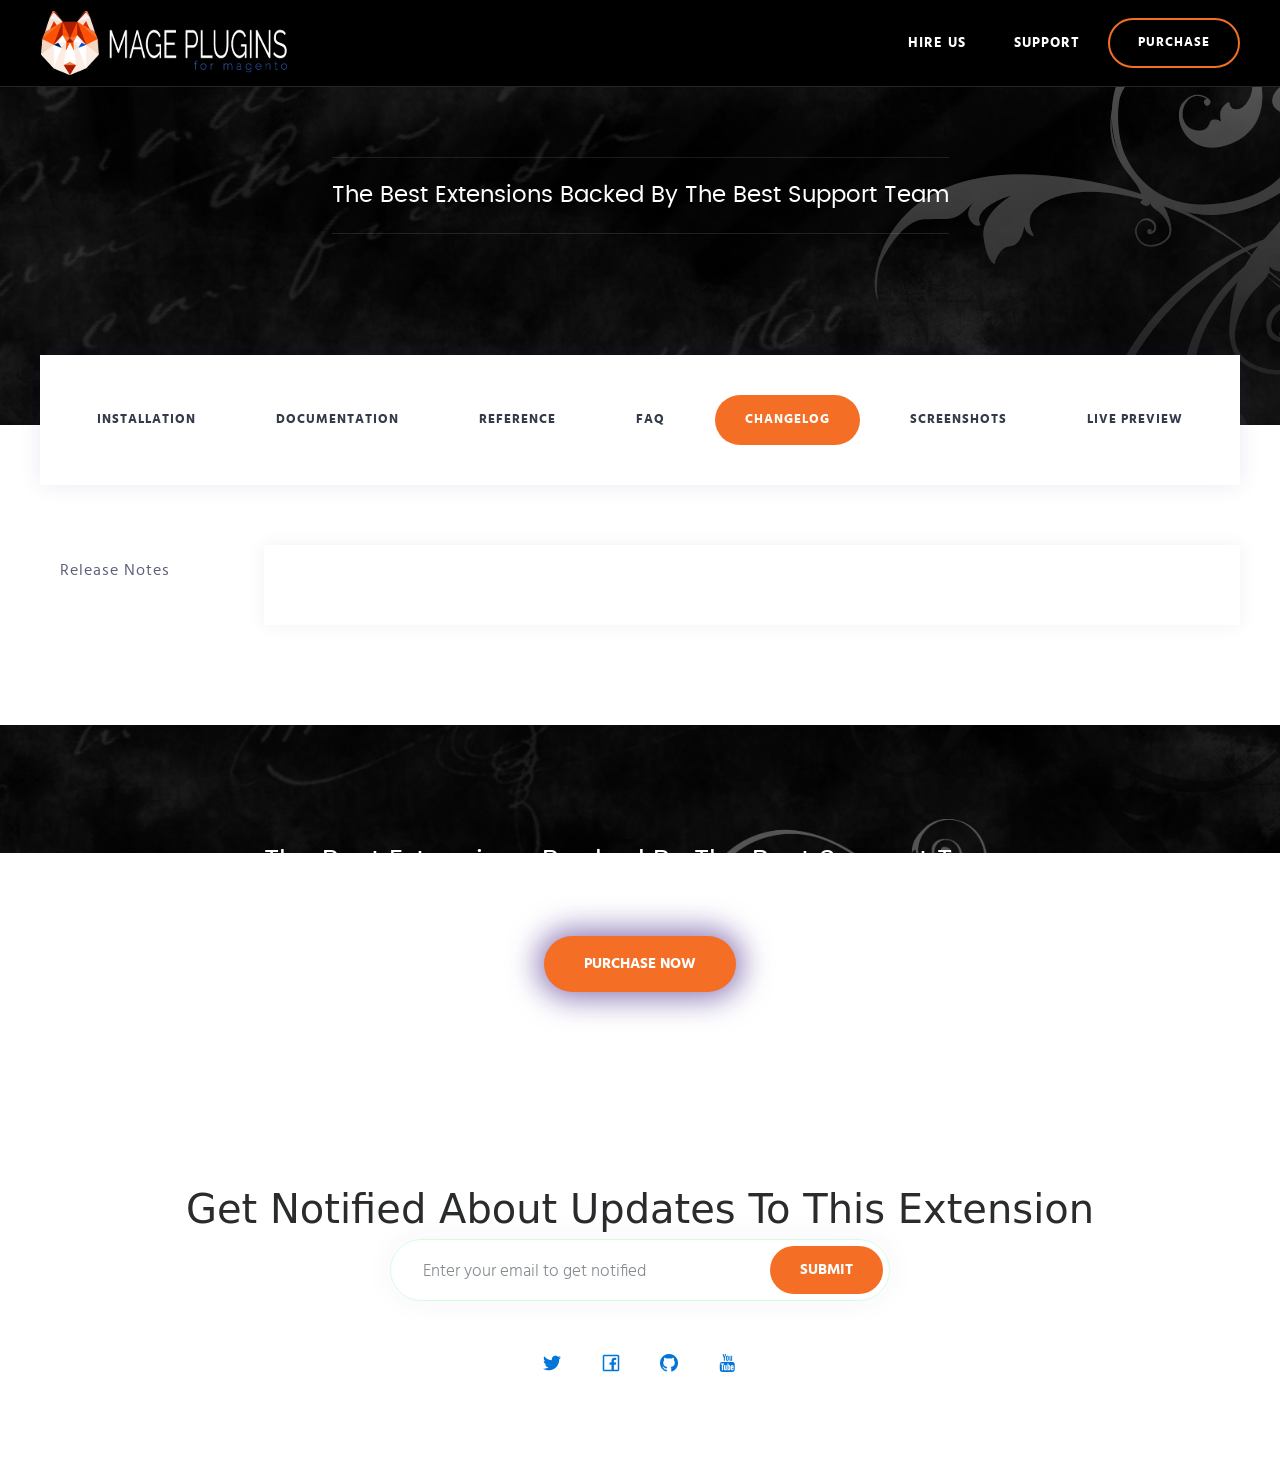
==== commit 734cbeb0: "Update changelog.html" ====
--- a/docs/changelog.html
+++ b/docs/changelog.html
@@ -131,9 +131,9 @@
                 <div class="contents__box contents__box--right"><!-- contents__box -->
 
 
-                    <!---- SECTION - START ---->
+                    <!---- SECTION - START ---
                     <div id="sec1" class="section">
-                        <h2 class="section-head">Release Notes</h2> <!--- SECTION TITLE --->
+                        <h2 class="section-head">Release Notes</h2> 
                         <div class="section-content">
                             
                             
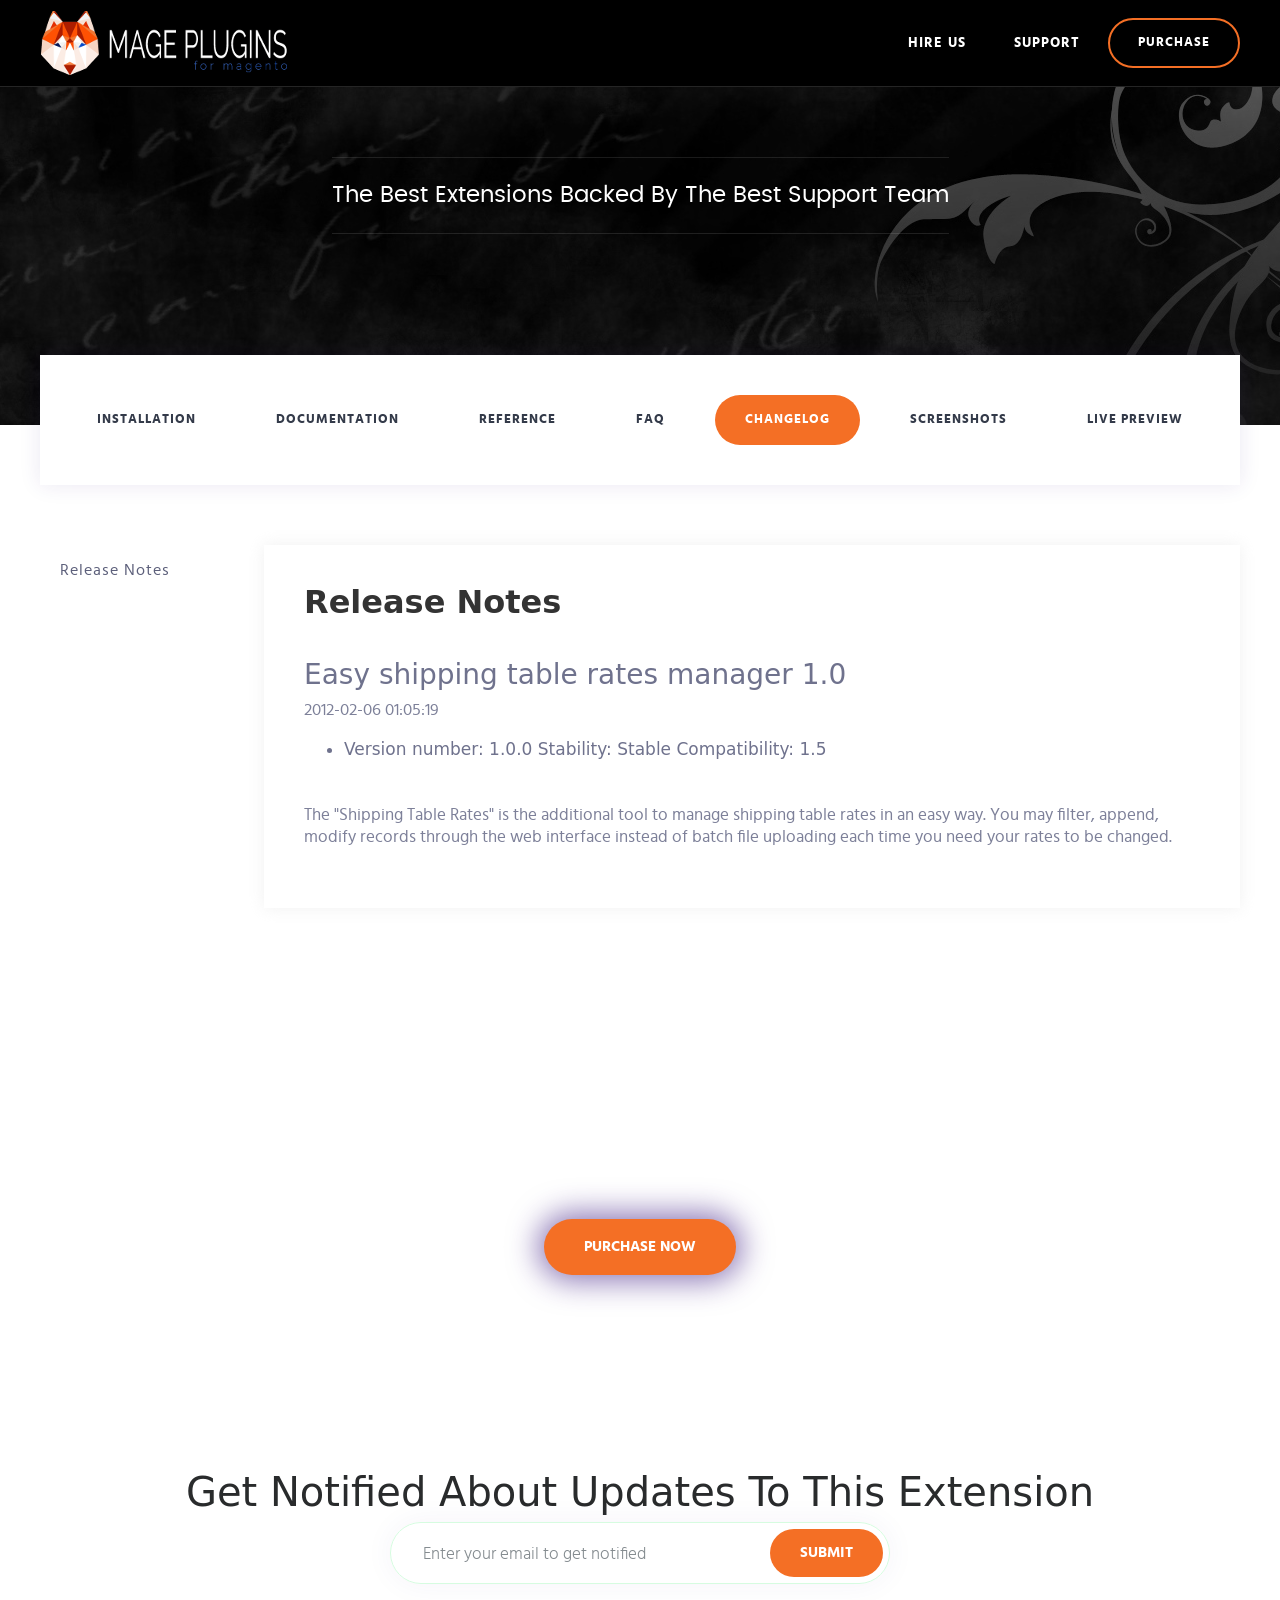
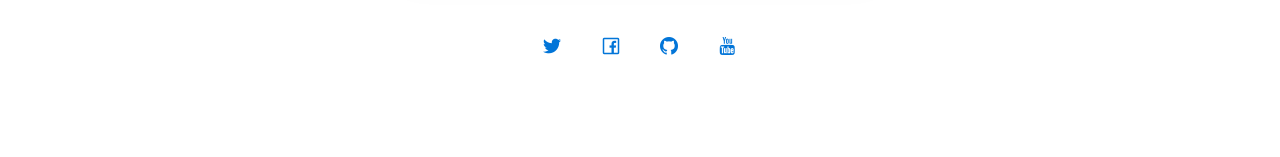
==== commit c97678d6: "Update changelog.html" ====
--- a/docs/changelog.html
+++ b/docs/changelog.html
@@ -131,7 +131,7 @@
                 <div class="contents__box contents__box--right"><!-- contents__box -->
 
 
-                    <!---- SECTION - START ---
+                    <!---- SECTION - START --->
                     <div id="sec1" class="section">
                         <h2 class="section-head">Release Notes</h2> 
                         <div class="section-content">
